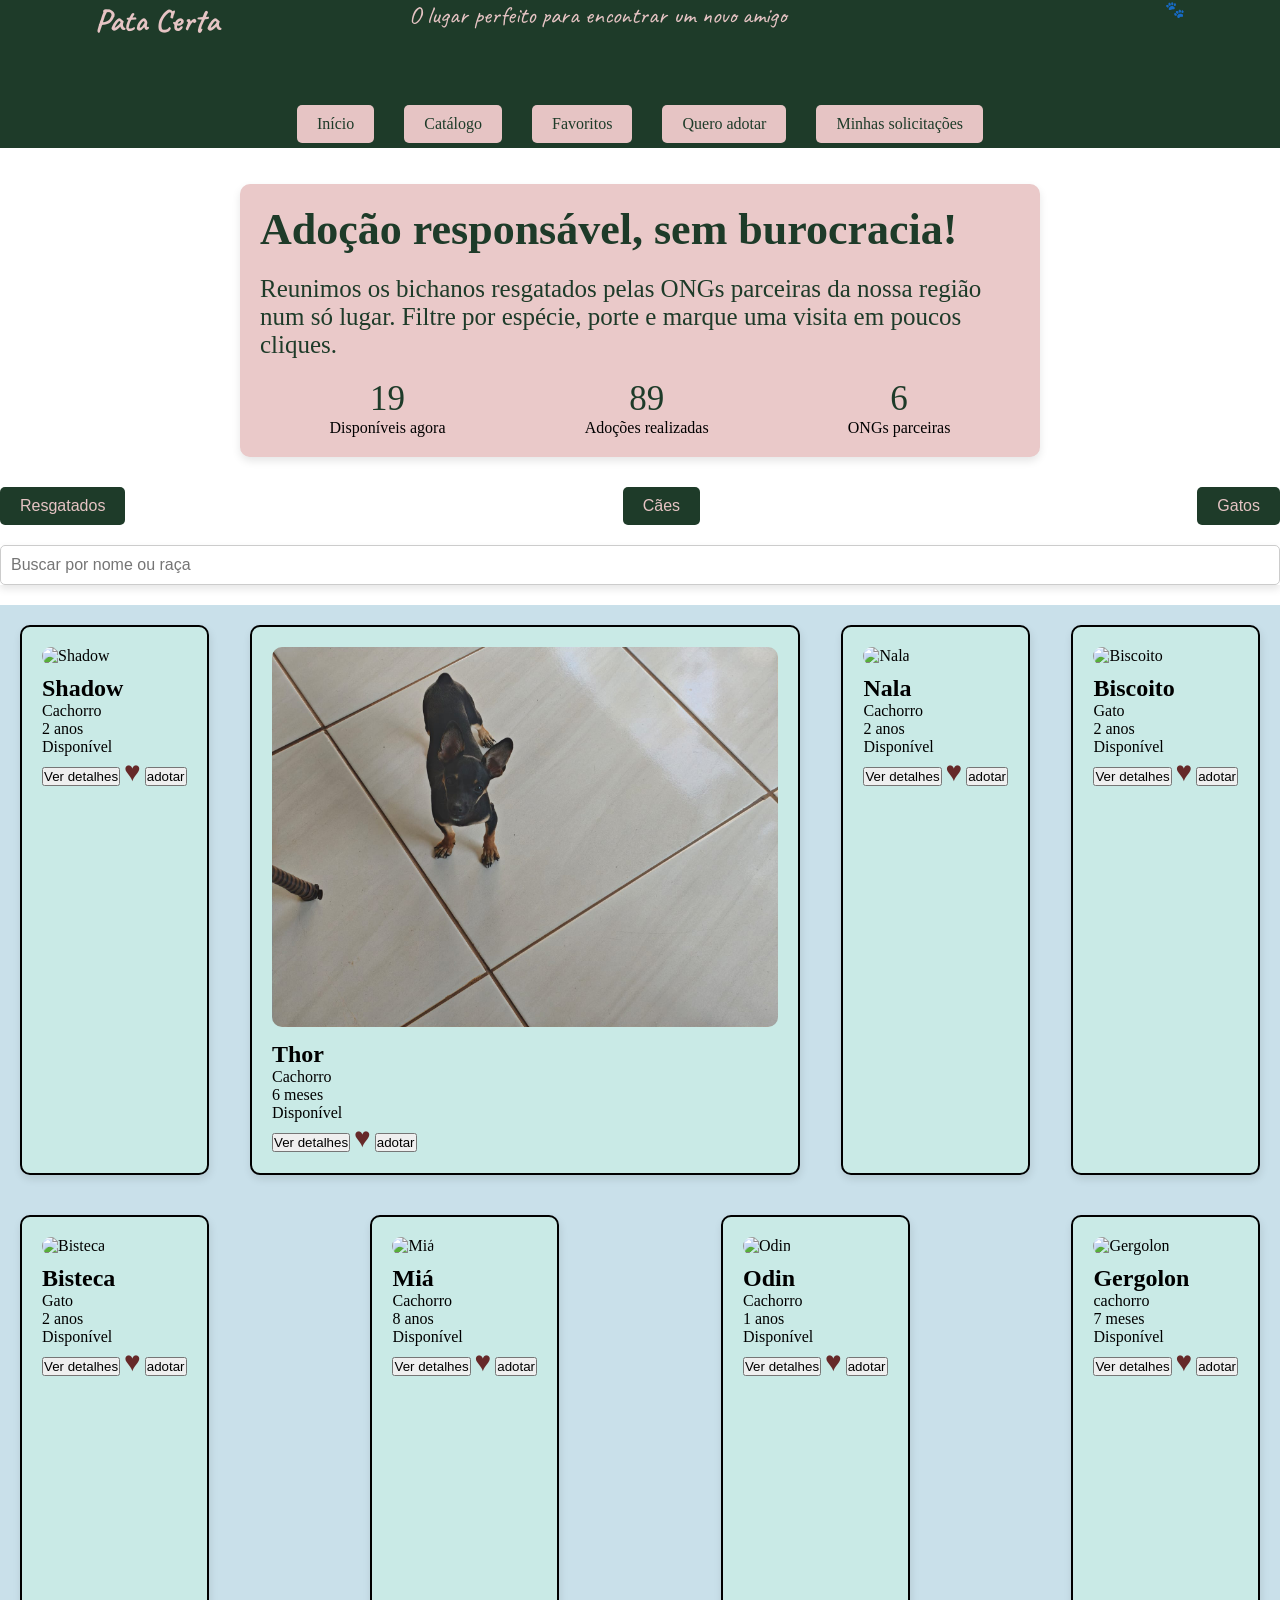
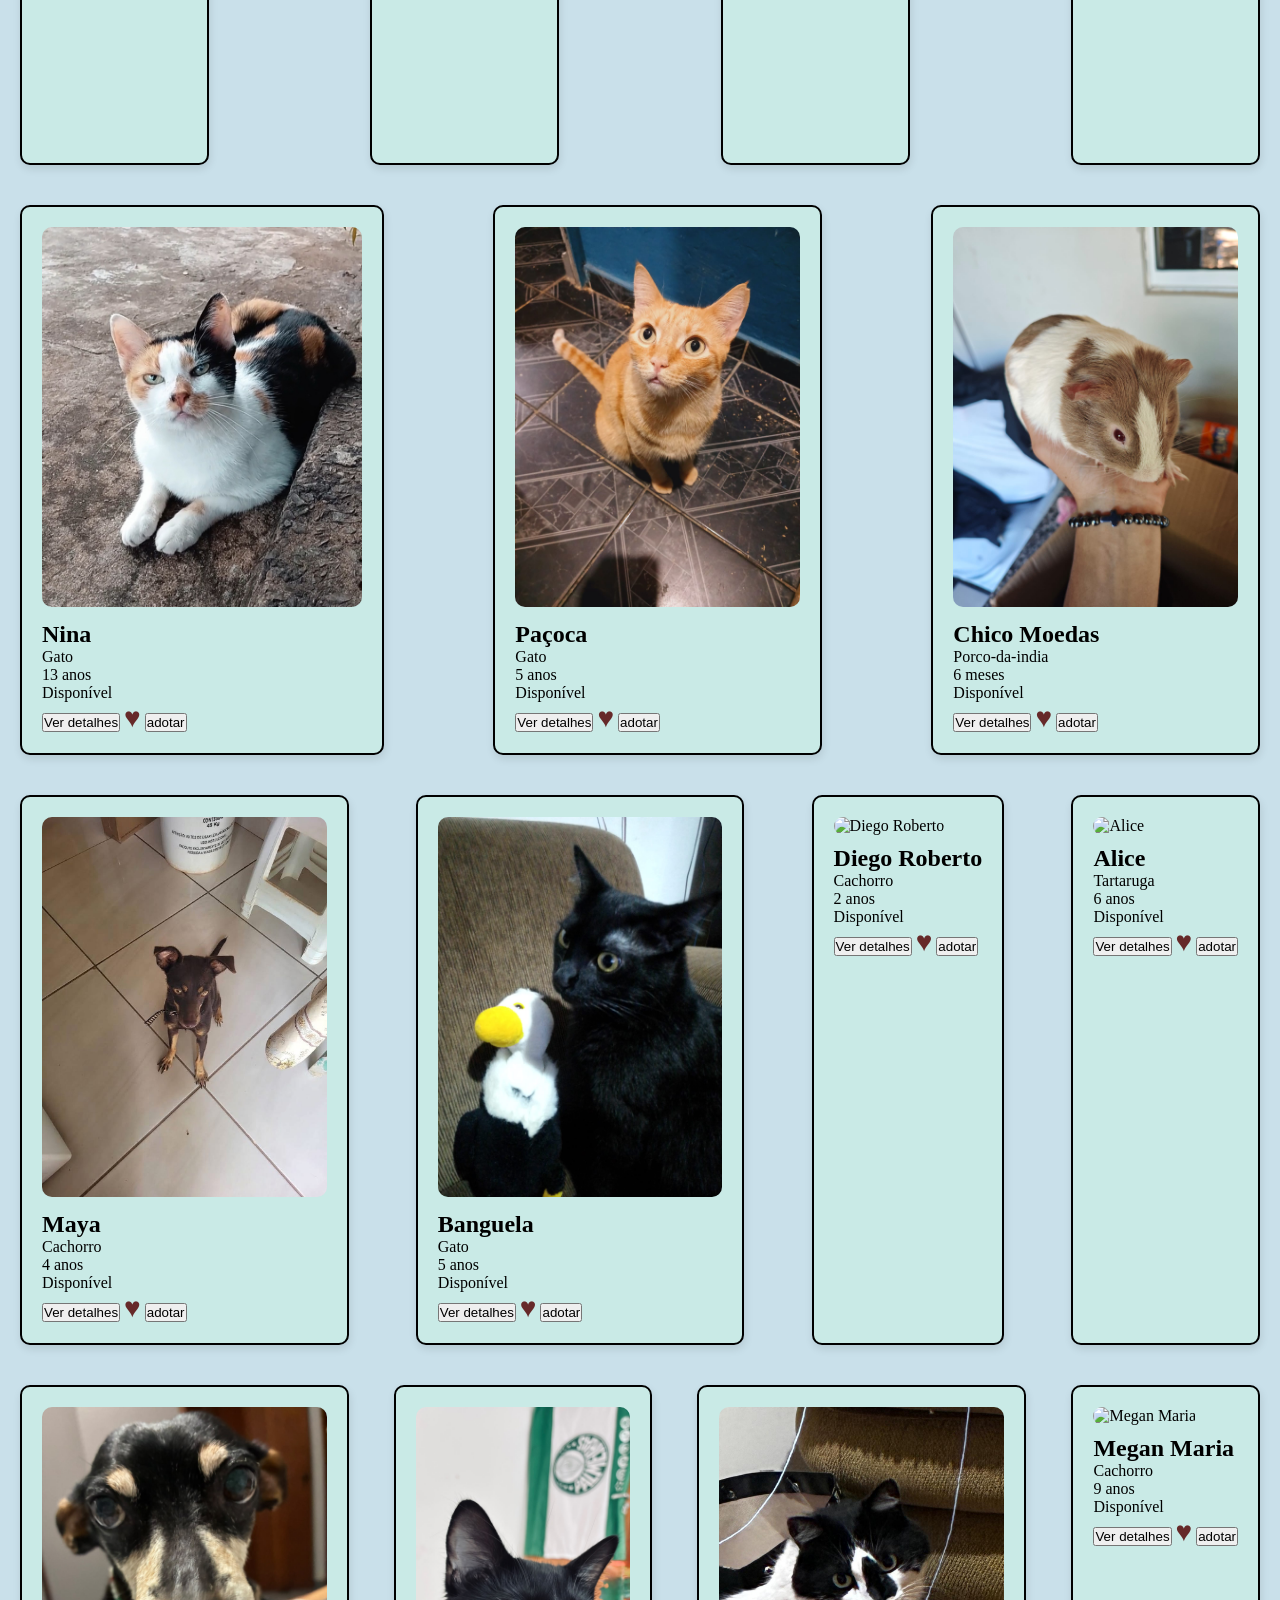
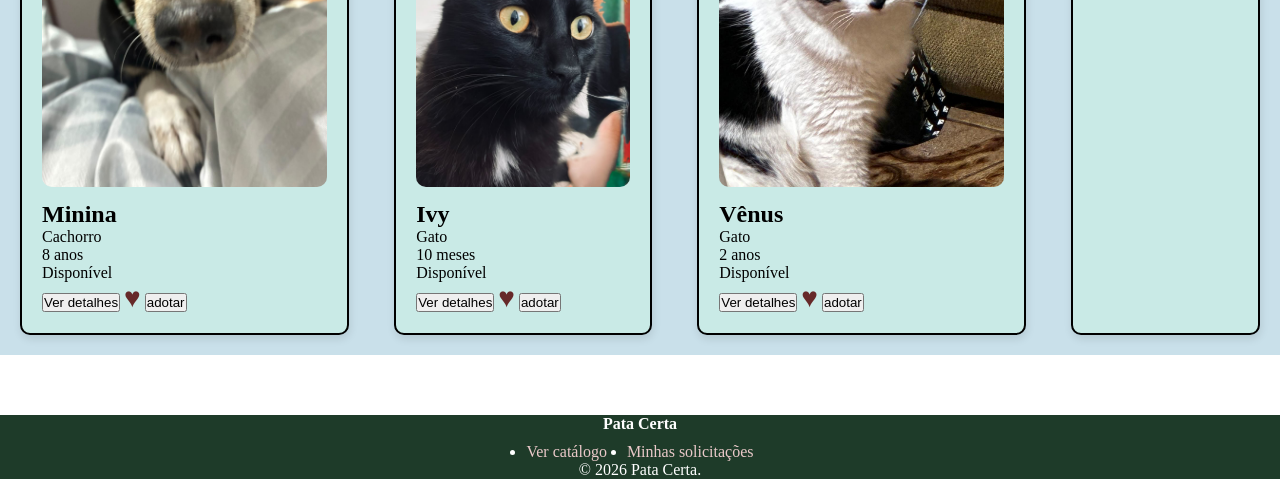
==== catalogo.html @ 0d7ffdf6 "Merge branch 'main' of https://github.com/MillerMagnus/PataCerta-pi" ====
<!DOCTYPE html>
<html lang="en">
<head>
    <link rel="stylesheet" href="style.css">
    <link rel="preconnect" href="https://fonts.googleapis.com">
    <link rel="preconnect" href="https://fonts.gstatic.com" crossorigin>
    <link href="https://fonts.googleapis.com/css2?family=Caveat:wght@400..700&display=swap" rel="stylesheet">
    <link href="https://fonts.googleapis.com/css2?family=Caveat:wght@400..700&family=Mogra&display=swap" rel="stylesheet">

    <script src="script.js" defer></script>
    <meta charset="UTF-8">
    <meta name="viewport" content="width=device-width, initial-scale=1.0">
    <title>Pata Certa</title>
</head>

<body>
    <header class="catalogoHeader">
    <h1 class="caveat-700">Pata Certa</h1>
    <h2 class="caveat-400">O lugar perfeito para encontrar um novo amigo</h2> 
        <div class="limite"></div>
        <a href="home.html" class="marca">
        <span class="marca-pata" aria-hidden="true">🐾</span></a>
        </div>
    </header>

<main>

        <nav class="navPrincipal">
    <a href="home.html">Início</a>
    <a href="catalogo.html">Catálogo</a>
    <a href="favoritos.html">Favoritos</a>
    <a href="adotar.html">Quero adotar</a>
    <a href="solicitacoes.html">Minhas solicitações</a>
        </nav>
    </header>
    <br><br>

    <section class="introCatalogo">
        <div class="caixaSlogan">
            <h1 class="slogan">Adoção responsável, sem burocracia!</h1>
            <p class="slogan">Reunimos os bichanos resgatados pelas ONGs parceiras da nossa região num só lugar. Filtre por espécie, porte e marque uma visita em poucos cliques.</p>
            <div class="barrastatus">
                <div class="status2">
                    <div class="num" id="contAnimais"></div>
                    <div class="label">Disponíveis agora</div>
            </div>
            <div class="status2">
                <div class="num">89</div>
                <div class="label">Adoções realizadas</div>
            </div>
            <div class="status2">
                <div class="num">6</div>
                <div class="label">ONGs parceiras</div>
            </div>
            </div>
        </div>
    </section>

        <div class="filter-bar" id="catalogo">
            <button class="filtro" data-species="all" aria-pressed="true">Resgatados</button>
            <button class="filtro" data-species="dog" aria-pressed="false">Cães</button>
            <button class="filtro" data-species="cat" aria-pressed="false">Gatos</button>
        </div>

        <div class="pesquisar">
            <input type="search" id="pesquisar" placeholder="Buscar por nome ou raça">
        </div>
        <section class="sectionpets">
            <article class="cardpet" id="cardpet">
            </article>
        </section>
</main>
<footer class="rodape">
    <div class="limite">
        <div class="pilha">
        <strong>Pata Certa</strong>
        </div>
        <nav aria-label="Links do rodapé">
            <ul class="pilha">
            <li><a href="catalogo.html" style="color: #eac9c9;">Ver catálogo</a></li>
            <br>
            <li><a href="solicitacoes.html" style="color: #eac9c9;">Minhas solicitações</a></li>
            </ul>
        </nav>
        <p style="color: #ffff;">&copy; 2026 Pata Certa.</p>
    </div>
</footer>
</body>
---- style.css ----
/* CONFIGURAÇÕES GERAIS */

* {
    margin: 0;
    padding: 0;
    box-sizing: border-box;
    text-decoration: none;
}

/* CONFIGURAÇÕES GERAIS */

* {
    margin: 0;
    padding: 0;
    box-sizing: border-box;
    text-decoration: none;
}

/*----------------------------------------------------------------*/
/* HOME, header, nav y footer */

header.homeHeader {
    background-color: #1e3b29;
    font-family: 20px, Arial, sans-serif;
    color: #ffffff;
    height: 100px;
    display: flex;
    align-items: center;
    justify-content: space-around;
    font-size: 20px;
}

nav.homeNav {
    background-color: #1e3b29;
    font-family: 20px, Arial, sans-serif;
    color: #ffffff;
    height: 50px;
    display: flex;
    align-items: center;
    justify-content: center;
}

article.home-article {
    background-color: #e6c4c4;
    padding: 40px 20px;
    text-align: center;
    border-radius: 100px 1px 100px 1px;
}

.h1-section {
    font-size: 36px;
    color: #1e3b29;
    background-color: #e6c4c4;
    margin-bottom: 20px;
}

.h2-subtitle {
    font-size: 35px;
    color: #1e3b29;
    margin-bottom: 20px;
}

h3 {
    font-size: 28px;
    color: #1e3b29;
    margin-bottom: 20px;
}

.como-funciona__numero {
    font-size: 24px;
    color: #1e3b29;
    margin-bottom: 10px;
}

.como-funciona__passo1 {
    background-color: #e6c4c4;
    padding: 20px;
    border-radius: 10px 100px 100px 10px;
    box-shadow: 0 4px 8px rgba(0, 0, 0, 0.1);
    max-width: 800px;
    margin-bottom: 40px;
}

.como-funciona__passo2 {
    background-color: #e6c4c4;
    padding: 20px;
    border-radius: 10px 100px 100px 10px;
    box-shadow: 0 4px 8px rgba(0, 0, 0, 0.1);
    max-width: 800px;
    margin-bottom: 40px;
}

.como-funciona__passo3 {
    background-color: #e6c4c4;
    padding: 20px;
    border-radius: 10px 100px 100px 10px;
    box-shadow: 0 4px 8px rgba(0, 0, 0, 0.1);
    max-width: 800px;
    margin-bottom: 40px;
}

.butaolink {
    background-color: #e6c4c4;
    color: #ffffff;
    border: none;
    padding: 10px 20px;
    border-radius: 5px;
    cursor: pointer;
    font-size: 16px;
    margin: 0 5px;
}

.butaolink a {
    color: #1e3b29;
    text-decoration: none;
}

.caveat-400 {
    font-family: "Caveat", cursive;
    font-optical-sizing: auto;
    font-weight: 400;
    font-style: normal;
}

.caveat-700 {
    font-family: "Caveat", cursive;
    font-optical-sizing: auto;
    font-weight: 700;
    font-style: normal;
}

.rodape{
    background-color:#1e3b29;
    margin-top: 60px;
    justify-content: center;
    align-items: center;
    text-align: center;
}

nav{
    display: flex;
    justify-content: center;
    align-items: center;
    gap: 10px;
}

.pilha {
    color: #ffffff;
    display: flex;
    justify-content: center;
    align-items: center;
    gap: 10px;
    margin-top: 10px;
    text-align: center;
}

.texto-suave {
    font-size: 18px;
    color: #1e3b29;
    text-align: left;
    margin-bottom: 20px;
}

/* divs y containers do home */

.home-section {
    display: flex;
    justify-content: center;
    align-items: center;
    flex-direction: column;
    text-align: center;
    padding: 40px 20px;
}
.home-article {
    background-color: #cdc9ea;
    padding: 20px;
    border-radius: 10px;
    box-shadow: 0 4px 8px rgba(0, 0, 0, 0.1);
    max-width: 800px;
    margin-bottom: 40px;
}
.h1-article {
    font-size: 36px;
    color: #1e3b29;
    margin-bottom: 20px;
}
.p-article {
    font-size: 20px;
    color: #1e3b29;
    margin-bottom: 20px;
}

.botao-primario {
    background-color: #1e3b29;
    color: #e6c4c4;
    border: none;
    padding: 10px 20px;
    border-radius: 50px;
    cursor: pointer;
    font-size: 16px;
    margin-top: 10px;
    
}


/*cores do rodape alteradas pelo HTML*/

/*----------------------------------------------------------------*/
/* CATALOGO */

header.catalogoHeader {
    background-color: #1e3b29;
    color: #e6c4c4;
    height: 100px;
    display: flex;
    align-items: stretch;
    justify-content: space-around;
}

nav.navPrincipal {
    background-color: #1e3b29;
    color: #e6c4c4;
    text-align: center;
    display: flex;
    align-items: center;
    gap: 20px;
}

nav.navPrincipal a {
    background-color: #e6c4c4;
    color: #1e3b29;
    border: none;
    padding: 10px 20px;
    border-radius: 5px;
    cursor: pointer;
    font-size: 16px;
    margin: 5px;
}

nav.navPrincipal a:hover {
    text-decoration: underline;
}

div.caixaSlogan {
    background-color: #eac9c9;
    padding: 20px;
    border-radius: 10px;
    box-shadow: 0 4px 8px rgba(0, 0, 0, 0.1);
    max-width: 800px;
    margin: 0 auto;
}

h1.slogan {
    font-size: 44px;
    color: #1e3b29;
    text-align: left;
    margin-bottom: 20px;
}
p.slogan {
    font-size: 25px;
    color: #1e3b29;
    text-align: left;
    margin-bottom: 20px;
}

div.barrastatus {
    display: flex;
    justify-content: space-around;
    margin-top: 20px;
}

div.num{
    font-size: 35px;
    color: #1e3b29;
    text-align: center;
}

div.filter-bar {
    display: flex;
    justify-content: space-between;
    align-items: center;
    margin-bottom: 20px;
    margin-top: 30px;
}

button.filtro{
    background-color: #1e3b29;
    color: #e6c4c4;
    border: none;
    padding: 10px 20px;
    border-radius: 5px;
    cursor: pointer;
    font-size: 16px;
}

div.pesquisar {
    display: flex;
    justify-content: center;
    margin-bottom: 20px;
    box-shadow: 0 4px 8px rgba(0, 0, 0, 0.1);
}

input#pesquisar {
    width: 100%;
    padding: 10px;
    border: 1px solid #ccc;
    border-radius: 5px;
    font-size: 16px;
}

/* caixapet na verdade é o card individual */
article.caixapet {
    background-color: #c9eae6;
    border: 2px solid #000000;
    border-radius: 10px;
    padding: 20px;
    margin: 20px;
    box-shadow: 1px 4px 8px rgba(0, 0, 0, 0.1);
    width: fit-content;   
    height: 550px;
}

/* cardpet na verdade é o container */
.cardpet {
    display: flex;
    flex-direction: row;
    flex-wrap: wrap;
    justify-content: space-between;
    width: 100%;
    background-color: #c9e0ea;
}

.sectionpets {
    display: flex;
    flex-wrap: wrap;
    justify-content: space-around;
    margin-top: 20px;
    flex-direction: column;
}

.caixapet img {
    width: auto;
    height: 75%;
    border-radius: 10px;
    margin-bottom: 10px;
}

.favoritar input {
display: none;
}

.favoritar .star {
font-size: 28px;
color: #662929;
cursor: pointer;    
user-select: none;
transition: color 0.2s ease, transform 0.2s ease;
}

.favoritar input:checked + .star {
color: red;
transform: scale(1.15);
}

.checkmark {
    position: absolute;
    top: 0;
    left: 0;
    height: 34px;
    width: 34px;
    background-color: #ccc;
    border-radius: 34px;
    
}


/*----------------------------------------------------------------*/
/* PERFILPET */

.mainperfilpet {
    display: flex;
    flex-direction: column;
    align-items: center;
    padding: 20px;
}   

section.sectionpets {
    display: flex;
    flex-wrap: wrap;
    gap: 20px;
    justify-content: center;
    margin-top: 20px;
}
.perfilpet {
    display: flex;
    flex-wrap: wrap;
    gap: 20px;
    justify-content: center;
    margin-top: 20px;
}


/*----------------------------------------------------------------*/
/* FAVORITOS */





/*----------------------------------------------------------------*/
/* FORMULÁRIO */


form.formulario {
    display: flex;
    flex-direction: column;
    gap: 15px;
    background-color: #E6C4C4;
    padding: 40px;
    border-radius: 10px;
    box-shadow: 0 4px 8px rgba(0, 0, 0, 0.1);
    max-width: 800px;
    margin: 40px auto;
}

form.formulario h1 {
    font-size: 36px;
    color: #1e3b29;
    text-align: center;
    margin-bottom: 20px;
}

form.formulario label {
    font-size: 18px;
    color: #1e3b29;
    font-weight: 600;
}

form.formulario input,
form.formulario select {
    padding: 10px;
    border: 1px solid #ccc;
    border-radius: 5px;
    font-size: 16px;
    width: 100%;
}

form.formulario input[type="checkbox"] {
    width: auto;
    align-self: flex-start;
}

form.formulario button {
    background-color: #1e3b29;
    color: #e6c4c4;
    border: none;
    padding: 10px 20px;
    border-radius: 5px;
    cursor: pointer;
    font-size: 16px;
    margin-top: 10px;
    align-self: center;
}

<<<<<<< HEAD

/*----------------------------------------------------------------*/
/* --- */
=======
/*---------------- solicitações------------------------------------------------*/

/* --- */
.solicitacoes {
     display: flex;
    flex-direction: row;
    flex-wrap: wrap;
    justify-content: space-between;
    width: 100%;
 
}
.card-animal {
    display: flex;
    flex-direction: column;
    justify-content: center;
    padding: 10px;
}
.card-animal img {
    display: flex;
    justify-content: center;
    width: 350px;
    height: 300px;
}
.solis {
    display: flex;
    flex-direction: row;
    justify-content: space-between;
}

card-solicitacao {
    display: flex;
    flex-direction: column;
    justify-content: center;
    width: 100%;
}
  
>>>>>>> 130474dc208cd0636c905ccfd6d97901dc4faf99
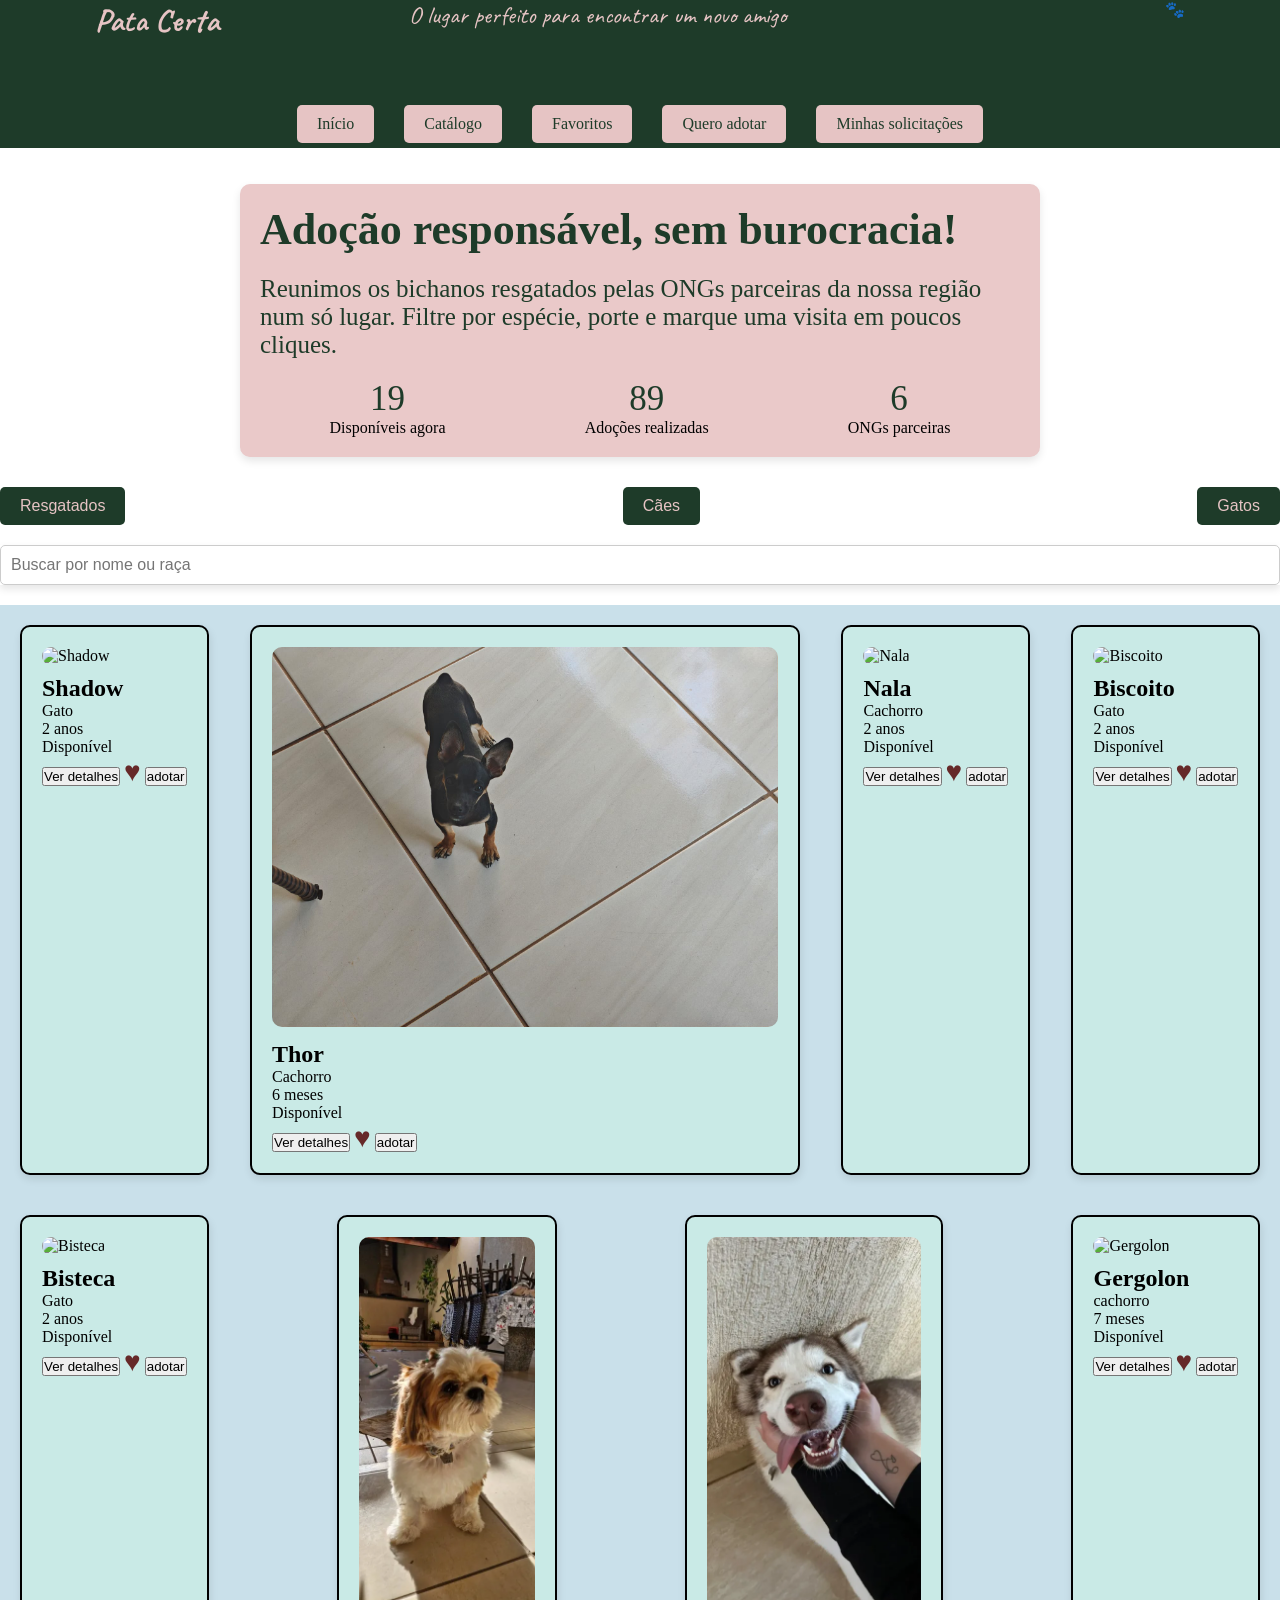
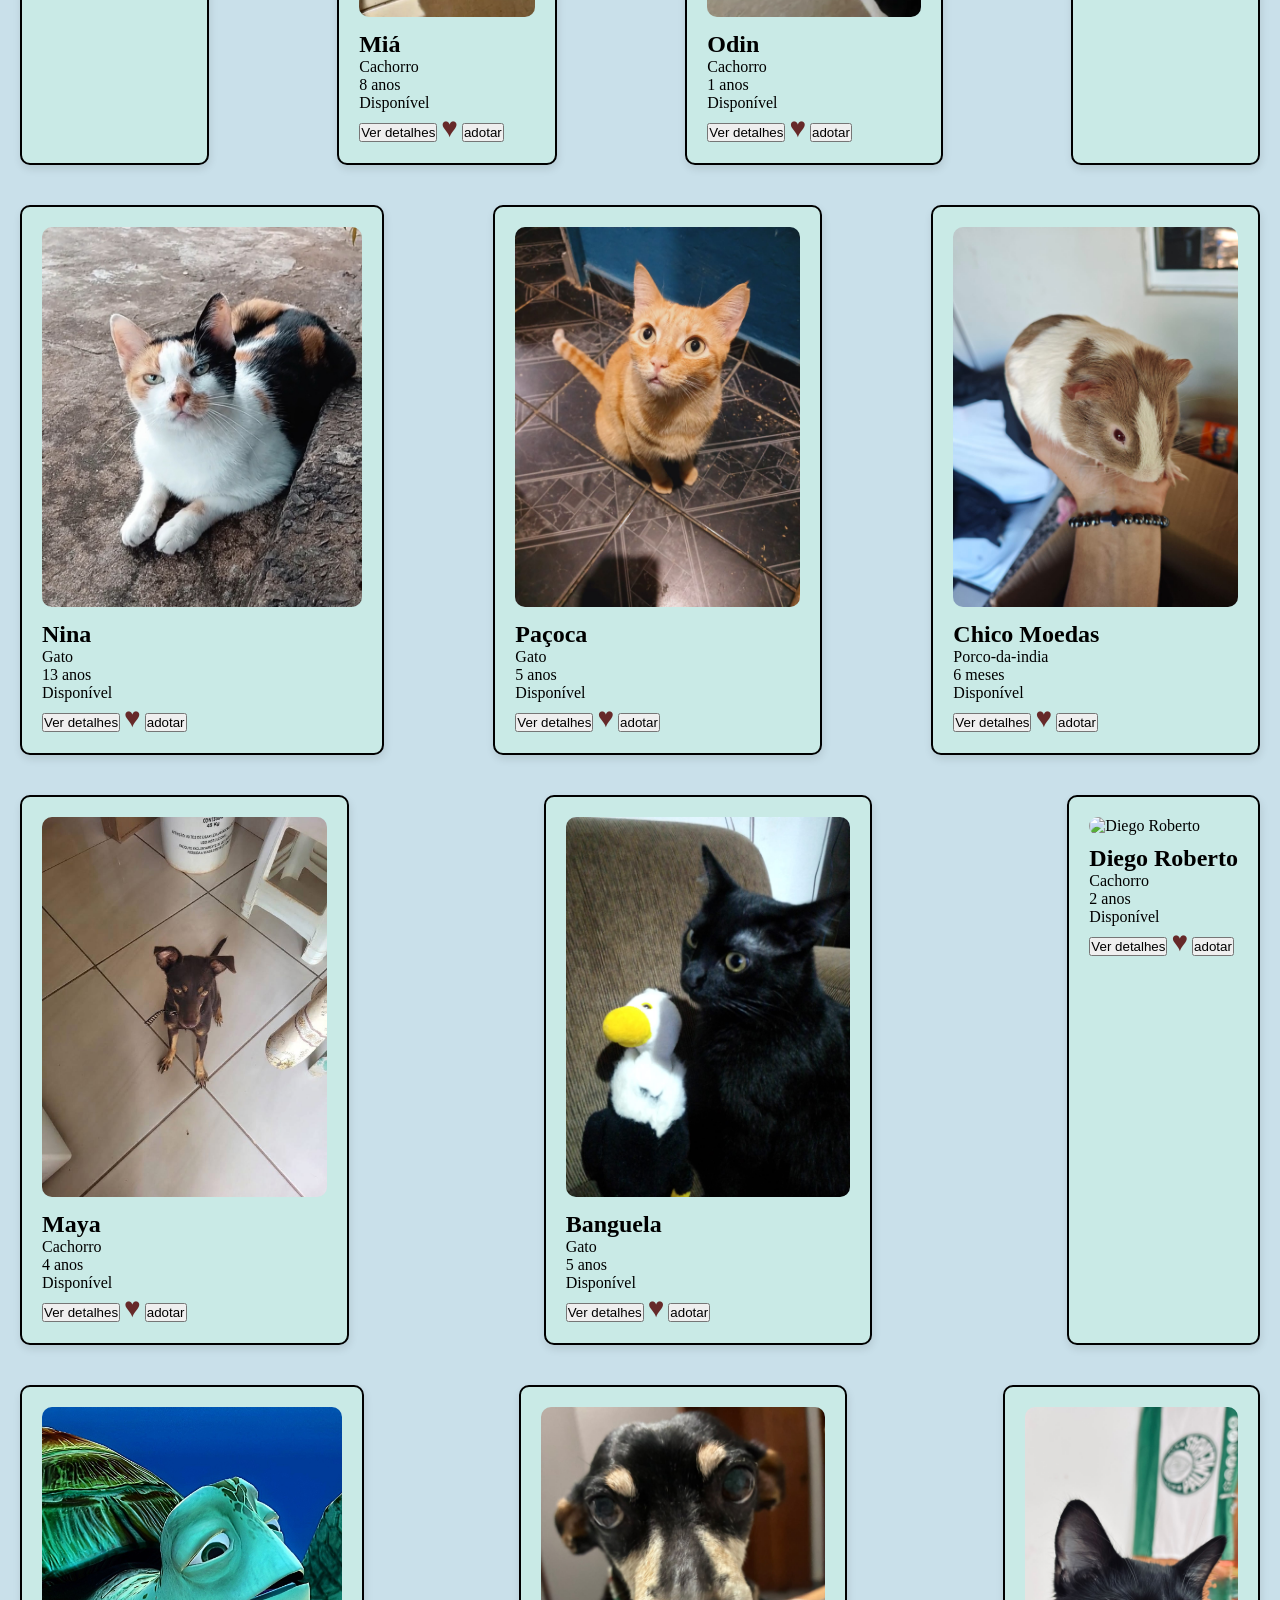
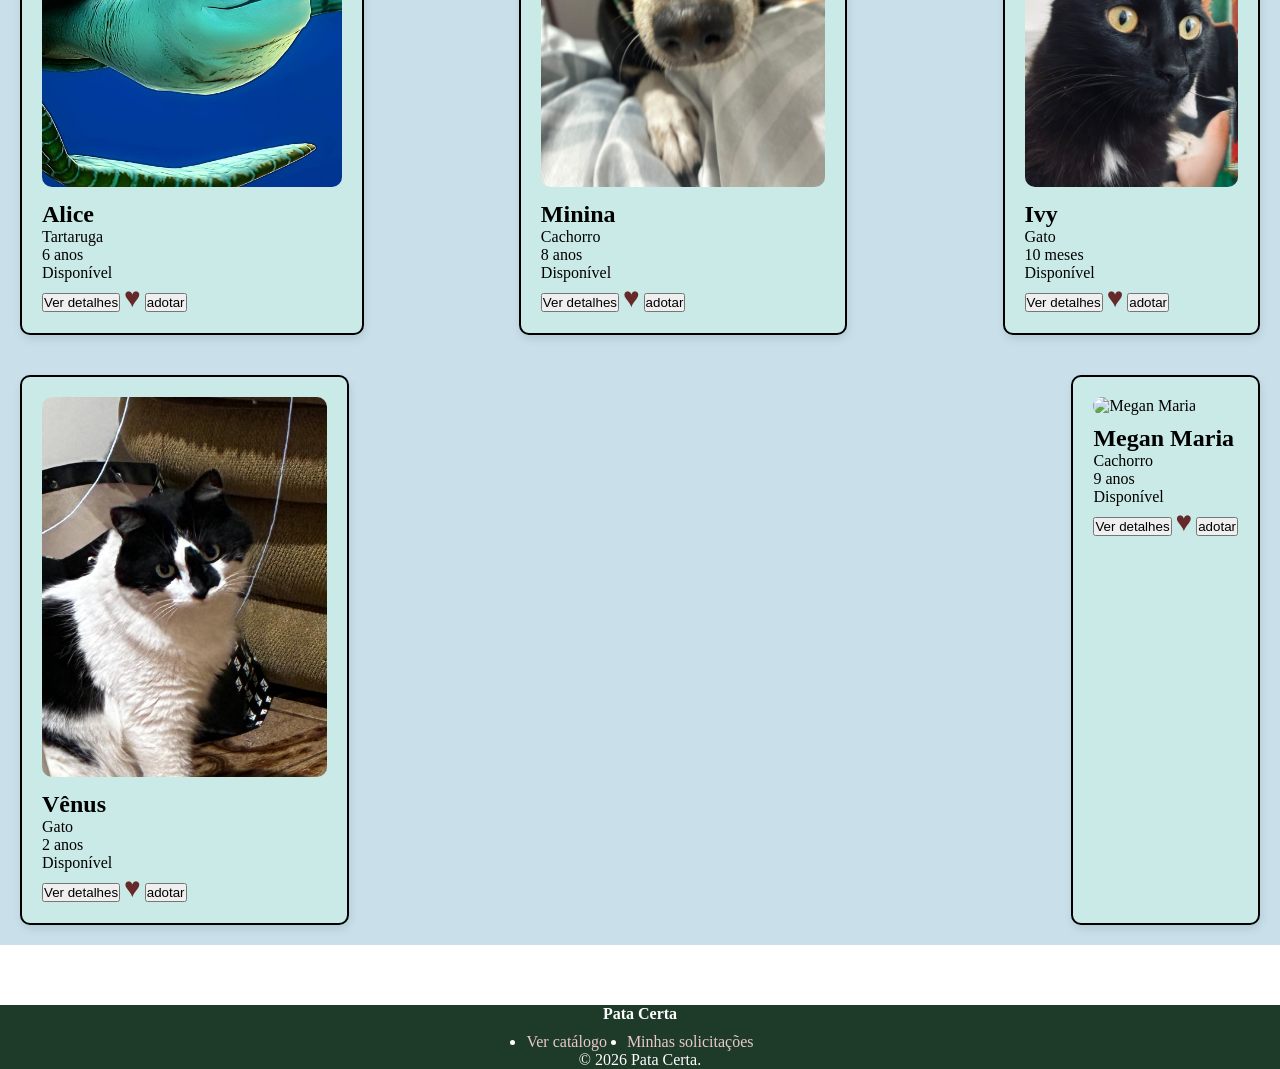
==== commit 3a9c89e2: "começo do filtro" ====
--- a/catalogo.html
+++ b/catalogo.html
@@ -58,8 +58,8 @@
 
         <div class="filter-bar" id="catalogo">
             <button class="filtro" data-species="all" aria-pressed="true">Resgatados</button>
-            <button class="filtro" data-species="dog" aria-pressed="false">Cães</button>
-            <button class="filtro" data-species="cat" aria-pressed="false">Gatos</button>
+            <button class="filtro" id ="cães" data-species="dog" aria-pressed="false">Cães</button>
+            <button class="filtro" id ="gatos" data-species="cat" aria-pressed="false">Gatos</button>
         </div>
 
         <div class="pesquisar">
--- a/style.css
+++ b/style.css
@@ -411,96 +411,132 @@
 /* FORMULÁRIO */
 
 
+/*----------------------------------------------------------------*/
+/* FORMULÁRIO */
+
+
 form.formulario {
     display: flex;
     flex-direction: column;
-    gap: 15px;
-    background-color: #E6C4C4;
-    padding: 40px;
-    border-radius: 10px;
-    box-shadow: 0 4px 8px rgba(0, 0, 0, 0.1);
-    max-width: 800px;
-    margin: 40px auto;
+    gap: 12px;
+    background-color: #cdc9ea;
+    padding: 28px 32px;
+    border-radius: 14px;
+    box-shadow: 0 6px 16px rgba(0, 0, 0, 0.12);
+    max-width: 560px;
+    margin: 32px auto;
 }
 
 form.formulario h1 {
-    font-size: 36px;
-    color: #1e3b29;
-    text-align: center;
-    margin-bottom: 20px;
+    font-size: 26px;
+    color: #1e3b29;
+    text-align: center;
+    margin-bottom: 12px;
 }
 
 form.formulario label {
-    font-size: 18px;
+    font-size: 14px;
     color: #1e3b29;
     font-weight: 600;
+    margin-top: 4px;
 }
 
 form.formulario input,
 form.formulario select {
-    padding: 10px;
-    border: 1px solid #ccc;
-    border-radius: 5px;
-    font-size: 16px;
+    padding: 8px 10px;
+    border: 1px solid #b7b0e0;
+    border-radius: 6px;
+    font-size: 14px;
     width: 100%;
+    background-color: #fff;
+    transition: border-color 0.2s, box-shadow 0.2s;
+}
+
+form.formulario input:focus,
+form.formulario select:focus {
+    outline: none;
+    border-color: #1e3b29;
+    box-shadow: 0 0 0 2px rgba(30, 59, 41, 0.15);
+}
+
+form.formulario select:required:invalid,
+form.formulario input:required:invalid:not(:placeholder-shown) {
+    border-color: #c96a6a;
 }
 
 form.formulario input[type="checkbox"] {
     width: auto;
     align-self: flex-start;
+    margin-top: 4px;
 }
 
 form.formulario button {
     background-color: #1e3b29;
     color: #e6c4c4;
     border: none;
-    padding: 10px 20px;
-    border-radius: 5px;
+    padding: 10px 18px;
+    border-radius: 6px;
     cursor: pointer;
-    font-size: 16px;
-    margin-top: 10px;
+    font-size: 15px;
+    font-weight: 600;
+    margin-top: 12px;
     align-self: center;
-}
-
-<<<<<<< HEAD
-
-/*----------------------------------------------------------------*/
-/* --- */
-=======
+    transition: opacity 0.2s;
+}
+
+form.formulario button:hover {
+    opacity: 0.85;
+}
+
+
 /*---------------- solicitações------------------------------------------------*/
 
 /* --- */
 .solicitacoes {
-     display: flex;
+    display: flex;
     flex-direction: row;
     flex-wrap: wrap;
     justify-content: space-between;
     width: 100%;
- 
+    
+
 }
 .card-animal {
     display: flex;
-    flex-direction: column;
-    justify-content: center;
-    padding: 10px;
+    flex-direction: row;
+    justify-content: center;
+    padding: 14px;
+    border: 1px solid #000000;
+    margin: 10px;
+    background-color: #c9eae6;
+    width:fit-content;
+    height: 600px;
 }
 .card-animal img {
     display: flex;
     justify-content: center;
-    width: 350px;
-    height: 300px;
+    width: auto;
+    height: 75%;
+    border-radius: 10px;
+    margin: 10px;
 }
 .solis {
     display: flex;
     flex-direction: row;
     justify-content: space-between;
-}
-
-card-solicitacao {
-    display: flex;
-    flex-direction: column;
-    justify-content: center;
+    background-color: #272be6;
+    flex-wrap: wrap;
     width: 100%;
-}
-  
->>>>>>> 130474dc208cd0636c905ccfd6d97901dc4faf99
+    padding: 10px;
+}
+
+.card-solicitacao {
+    display: flex;
+    flex-direction: row;
+    flex-wrap: wrap;
+    justify-content: space-between;
+    width: 100%;
+    background-color: #944545;
+    padding: 10px;
+}
+
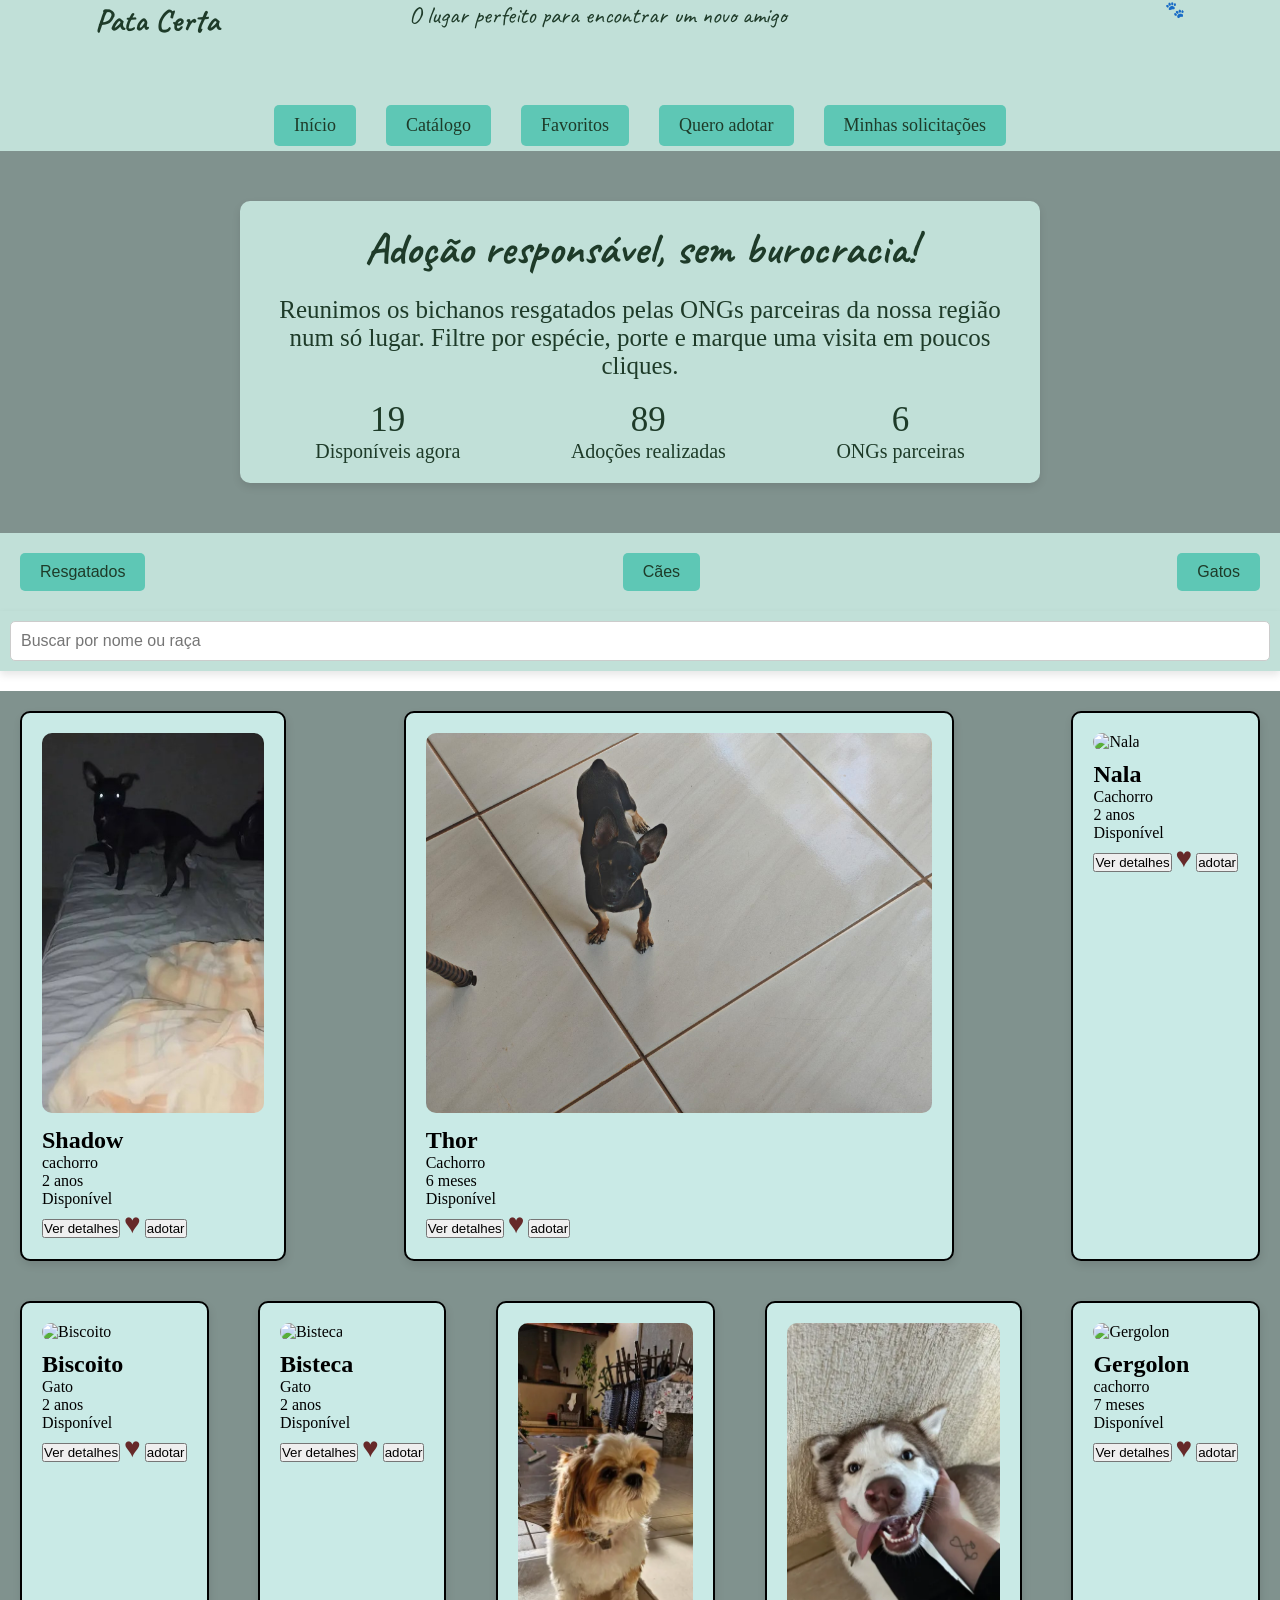
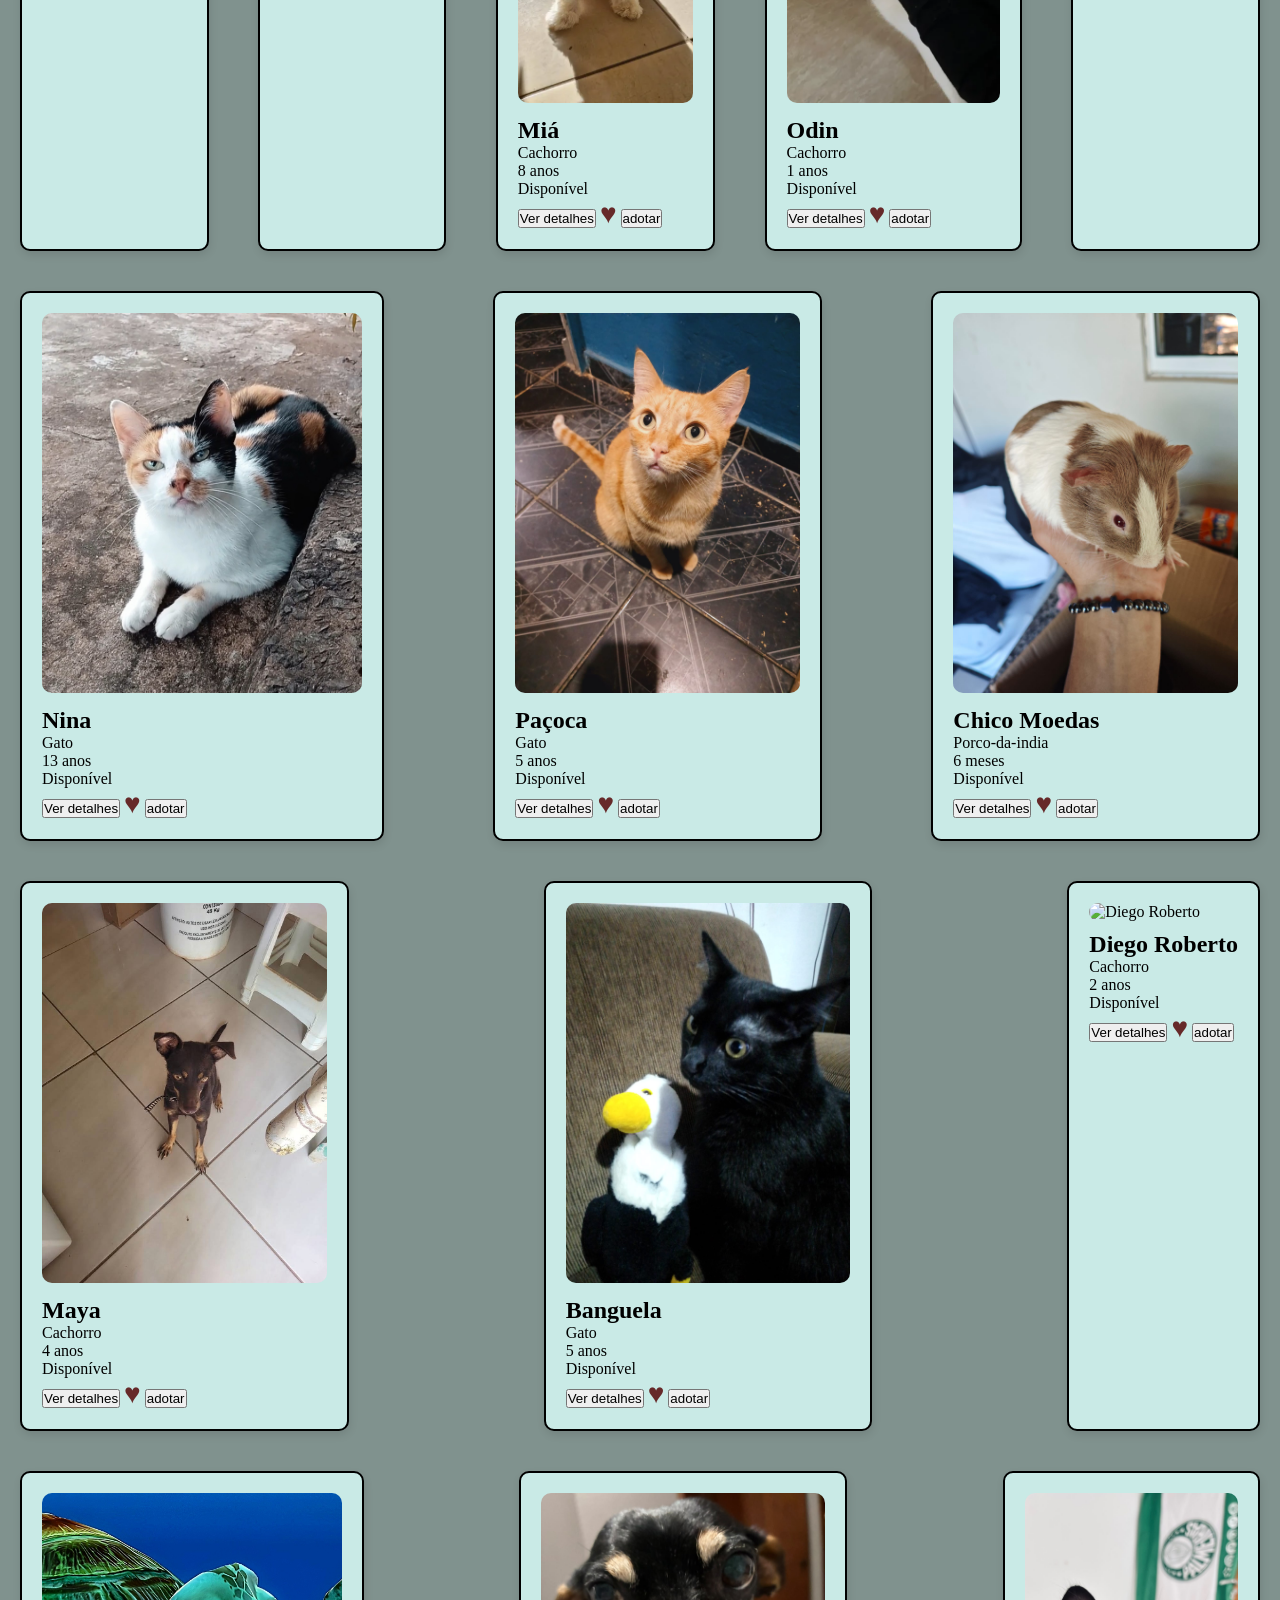
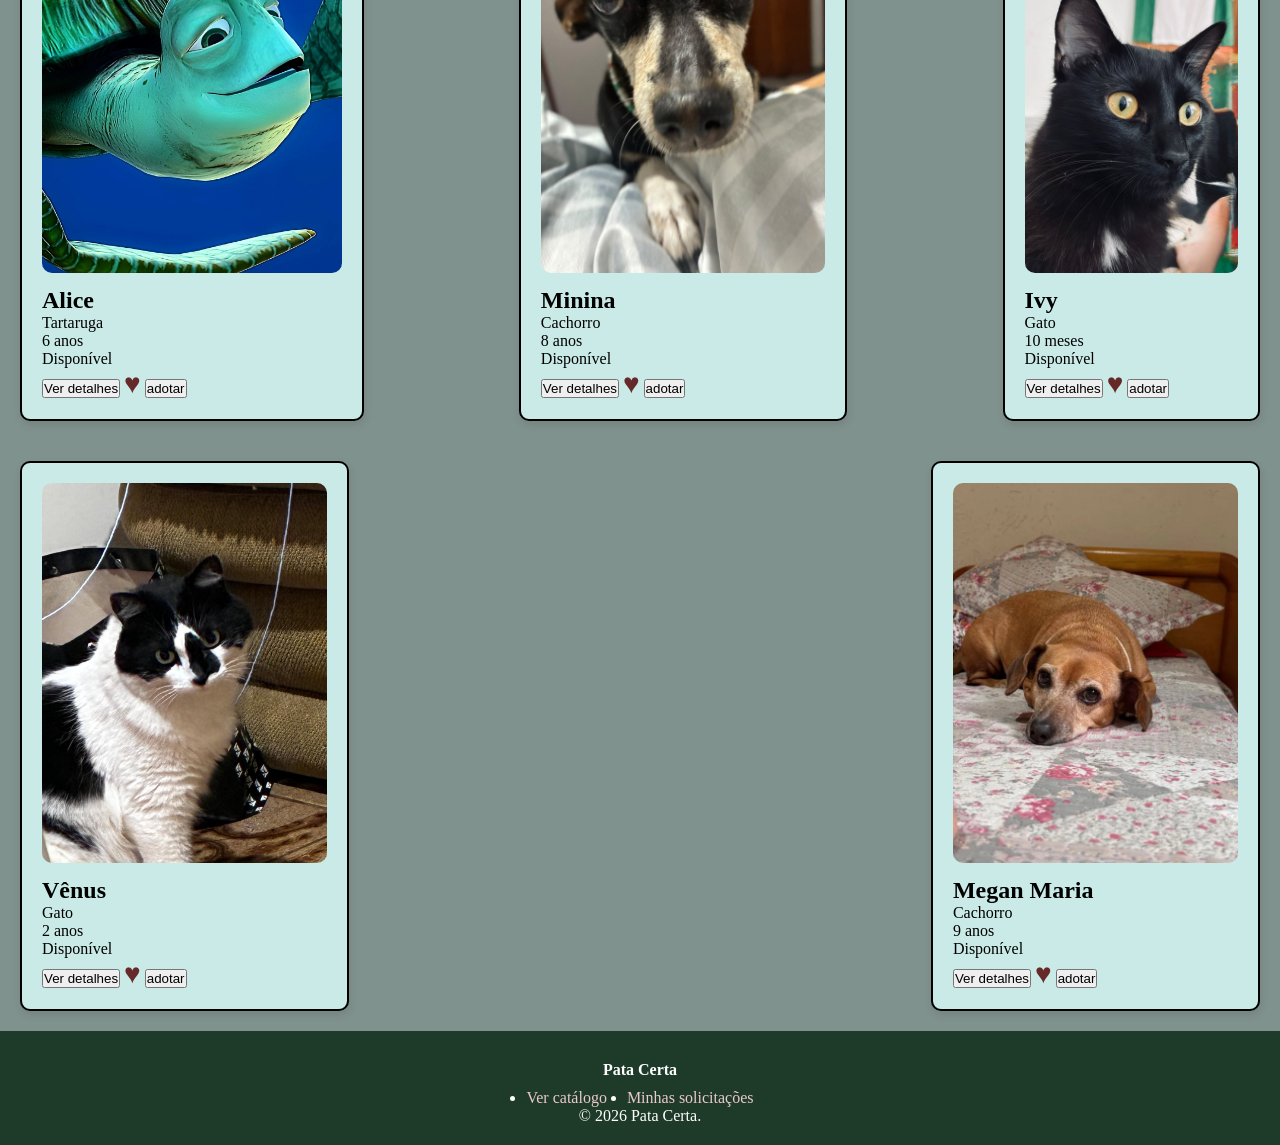
==== commit f6ba5bbb: "catalogo att" ====
--- a/catalogo.html
+++ b/catalogo.html
@@ -33,7 +33,6 @@
     <a href="solicitacoes.html">Minhas solicitações</a>
         </nav>
     </header>
-    <br><br>
 
     <section class="introCatalogo">
         <div class="caixaSlogan">
--- a/style.css
+++ b/style.css
@@ -131,10 +131,10 @@
 
 .rodape{
     background-color:#1e3b29;
-    margin-top: 60px;
-    justify-content: center;
-    align-items: center;
-    text-align: center;
+    justify-content: center;
+    align-items: center;
+    text-align: center;
+    padding: 20px;
 }
 
 nav{
@@ -177,7 +177,6 @@
     border-radius: 10px;
     box-shadow: 0 4px 8px rgba(0, 0, 0, 0.1);
     max-width: 800px;
-    margin-bottom: 40px;
 }
 .h1-article {
     font-size: 36px;
@@ -209,8 +208,8 @@
 /* CATALOGO */
 
 header.catalogoHeader {
-    background-color: #1e3b29;
-    color: #e6c4c4;
+    background-color: #c1e0d8;
+    color: #1e3b29;
     height: 100px;
     display: flex;
     align-items: stretch;
@@ -218,7 +217,7 @@
 }
 
 nav.navPrincipal {
-    background-color: #1e3b29;
+    background-color: #c1e0d8;
     color: #e6c4c4;
     text-align: center;
     display: flex;
@@ -227,77 +226,89 @@
 }
 
 nav.navPrincipal a {
-    background-color: #e6c4c4;
+    background-color: #5ec7b5;
+    color: #1e3b29;
+    border: none;
+    padding: 10px 20px;
+    border-radius: 5px;
+    cursor: pointer;
+    font-size: 18px;
+    margin: 5px;
+}
+
+nav.navPrincipal a:hover {
+    text-decoration: underline;
+}
+
+div.caixaSlogan {
+    background-color: #c1e0d8;
+    padding: 20px;
+    border-radius: 10px;
+    box-shadow: 0 4px 8px rgba(0, 0, 0, 0.1);
+    max-width: 800px;
+    margin: 30px auto;
+}
+
+.introCatalogo {
+    font-size: 20px;
+    color: #1e3b29;
+    text-align: center;
+    background-color: #80928e;
+    padding: 20px;
+}
+
+h1.slogan {
+    font-size: 44px;
+    color: #1e3b29;
+    text-align: center;
+    margin-bottom: 20px;
+    font-size: 44px;
+    font-family: "Caveat", cursive;
+}
+p.slogan {
+    font-size: 25px;
+    color: #1e3b29;
+    text-align: center;
+    margin-bottom: 20px;
+}
+
+div.barrastatus {
+    display: flex;
+    justify-content: space-around;
+    margin-top: 20px;
+}
+
+div.num{
+    font-size: 35px;
+    color: #1e3b29;
+    text-align: center;
+}
+
+div.filter-bar {
+    display: flex;
+    justify-content: space-between;
+    align-items: center;
+    background-color: #c1e0d8;
+    padding: 20px;
+}
+
+
+button.filtro{
+    background-color: #5ec7b5;
     color: #1e3b29;
     border: none;
     padding: 10px 20px;
     border-radius: 5px;
     cursor: pointer;
     font-size: 16px;
-    margin: 5px;
-}
-
-nav.navPrincipal a:hover {
-    text-decoration: underline;
-}
-
-div.caixaSlogan {
-    background-color: #eac9c9;
-    padding: 20px;
-    border-radius: 10px;
+}
+
+div.pesquisar {
+    display: flex;
+    justify-content: center;
     box-shadow: 0 4px 8px rgba(0, 0, 0, 0.1);
-    max-width: 800px;
-    margin: 0 auto;
-}
-
-h1.slogan {
-    font-size: 44px;
-    color: #1e3b29;
-    text-align: left;
-    margin-bottom: 20px;
-}
-p.slogan {
-    font-size: 25px;
-    color: #1e3b29;
-    text-align: left;
-    margin-bottom: 20px;
-}
-
-div.barrastatus {
-    display: flex;
-    justify-content: space-around;
-    margin-top: 20px;
-}
-
-div.num{
-    font-size: 35px;
-    color: #1e3b29;
-    text-align: center;
-}
-
-div.filter-bar {
-    display: flex;
-    justify-content: space-between;
-    align-items: center;
-    margin-bottom: 20px;
-    margin-top: 30px;
-}
-
-button.filtro{
-    background-color: #1e3b29;
-    color: #e6c4c4;
-    border: none;
-    padding: 10px 20px;
-    border-radius: 5px;
-    cursor: pointer;
-    font-size: 16px;
-}
-
-div.pesquisar {
-    display: flex;
-    justify-content: center;
-    margin-bottom: 20px;
-    box-shadow: 0 4px 8px rgba(0, 0, 0, 0.1);
+    background-color: #c1e0d8;
+    padding: 10px;
 }
 
 input#pesquisar {
@@ -327,14 +338,14 @@
     flex-wrap: wrap;
     justify-content: space-between;
     width: 100%;
-    background-color: #c9e0ea;
+    background-color: #80928e;
+    margin-top: 0px;
 }
 
 .sectionpets {
     display: flex;
     flex-wrap: wrap;
     justify-content: space-around;
-    margin-top: 20px;
     flex-direction: column;
 }
 
@@ -419,7 +430,7 @@
     display: flex;
     flex-direction: column;
     gap: 12px;
-    background-color: #cdc9ea;
+    background-color: #e6c4c4;
     padding: 28px 32px;
     border-radius: 14px;
     box-shadow: 0 6px 16px rgba(0, 0, 0, 0.12);
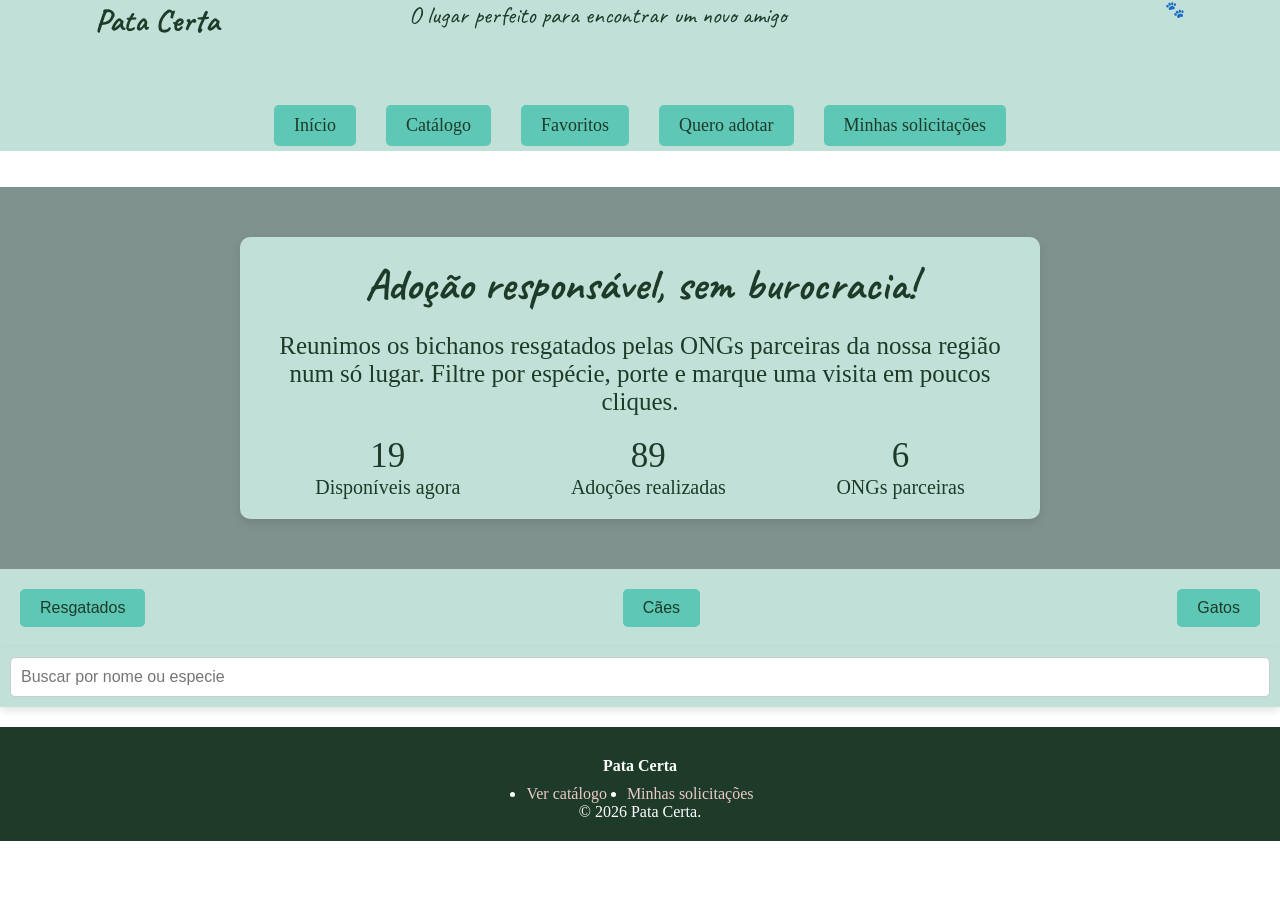
==== commit 8a8709f7: "js me deixando doido" ====
--- a/catalogo.html
+++ b/catalogo.html
@@ -33,6 +33,7 @@
     <a href="solicitacoes.html">Minhas solicitações</a>
         </nav>
     </header>
+    <br><br>
 
     <section class="introCatalogo">
         <div class="caixaSlogan">
@@ -62,7 +63,7 @@
         </div>
 
         <div class="pesquisar">
-            <input type="search" id="pesquisar" placeholder="Buscar por nome ou raça">
+            <input type="search" id="pesquisar" placeholder="Buscar por nome ou especie">
         </div>
         <section class="sectionpets">
             <article class="cardpet" id="cardpet">
--- a/style.css
+++ b/style.css
@@ -415,6 +415,8 @@
 /* FAVORITOS */
 
 
+<<<<<<< HEAD
+=======
 
 
 
@@ -422,6 +424,7 @@
 /* FORMULÁRIO */
 
 
+>>>>>>> 2df2612744e8640c9a2f6e7a8d8289a360c9761a
 /*----------------------------------------------------------------*/
 /* FORMULÁRIO */
 
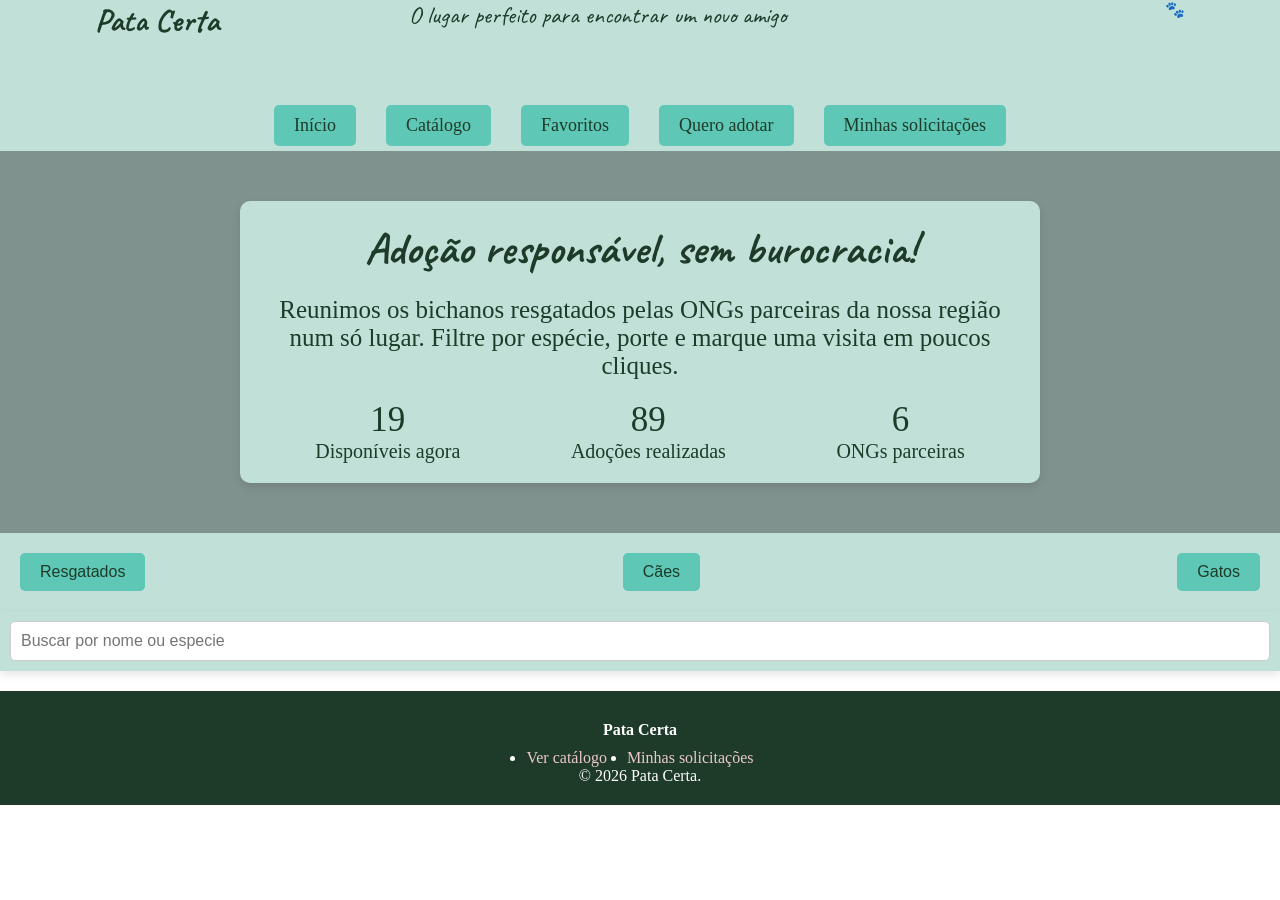
==== commit 7db7c6d3: "Merge branch 'main' of https://github.com/MillerMagnus/PataCerta-pi" ====
--- a/catalogo.html
+++ b/catalogo.html
@@ -33,7 +33,6 @@
     <a href="solicitacoes.html">Minhas solicitações</a>
         </nav>
     </header>
-    <br><br>
 
     <section class="introCatalogo">
         <div class="caixaSlogan">
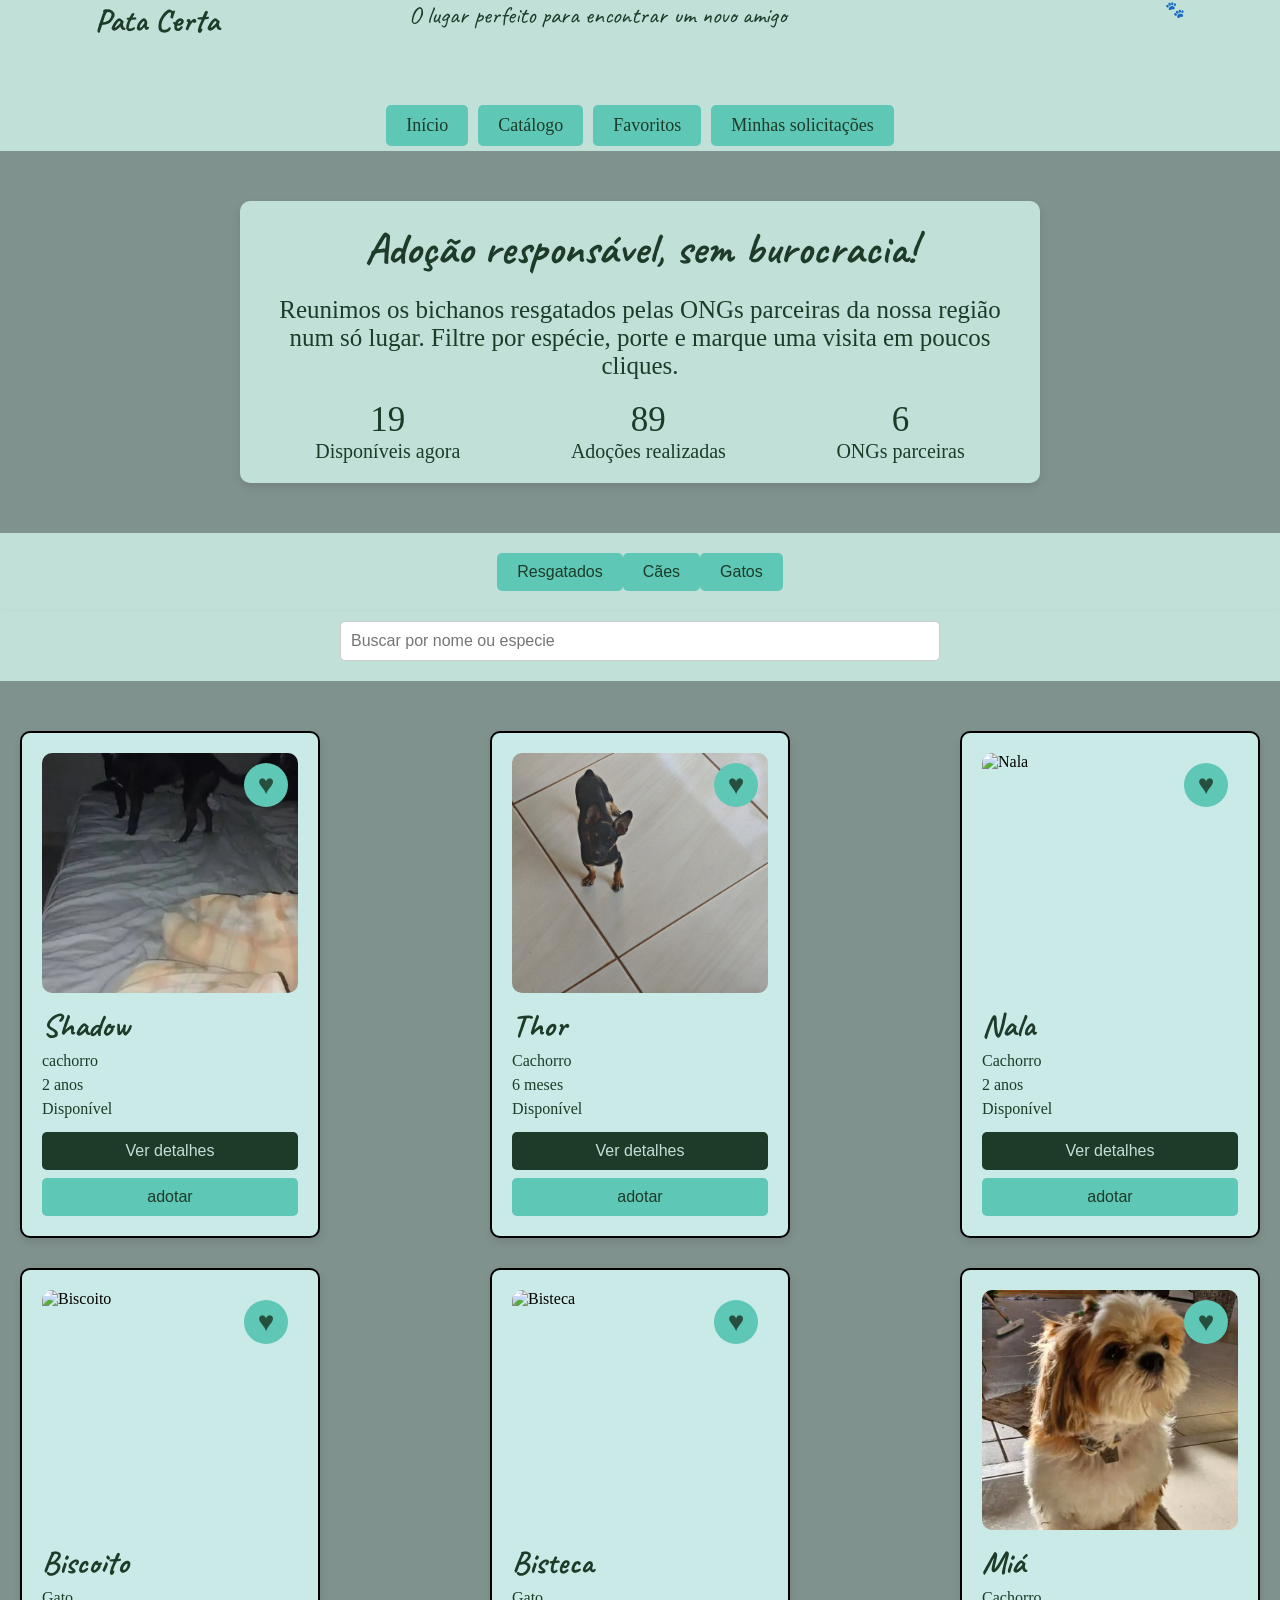
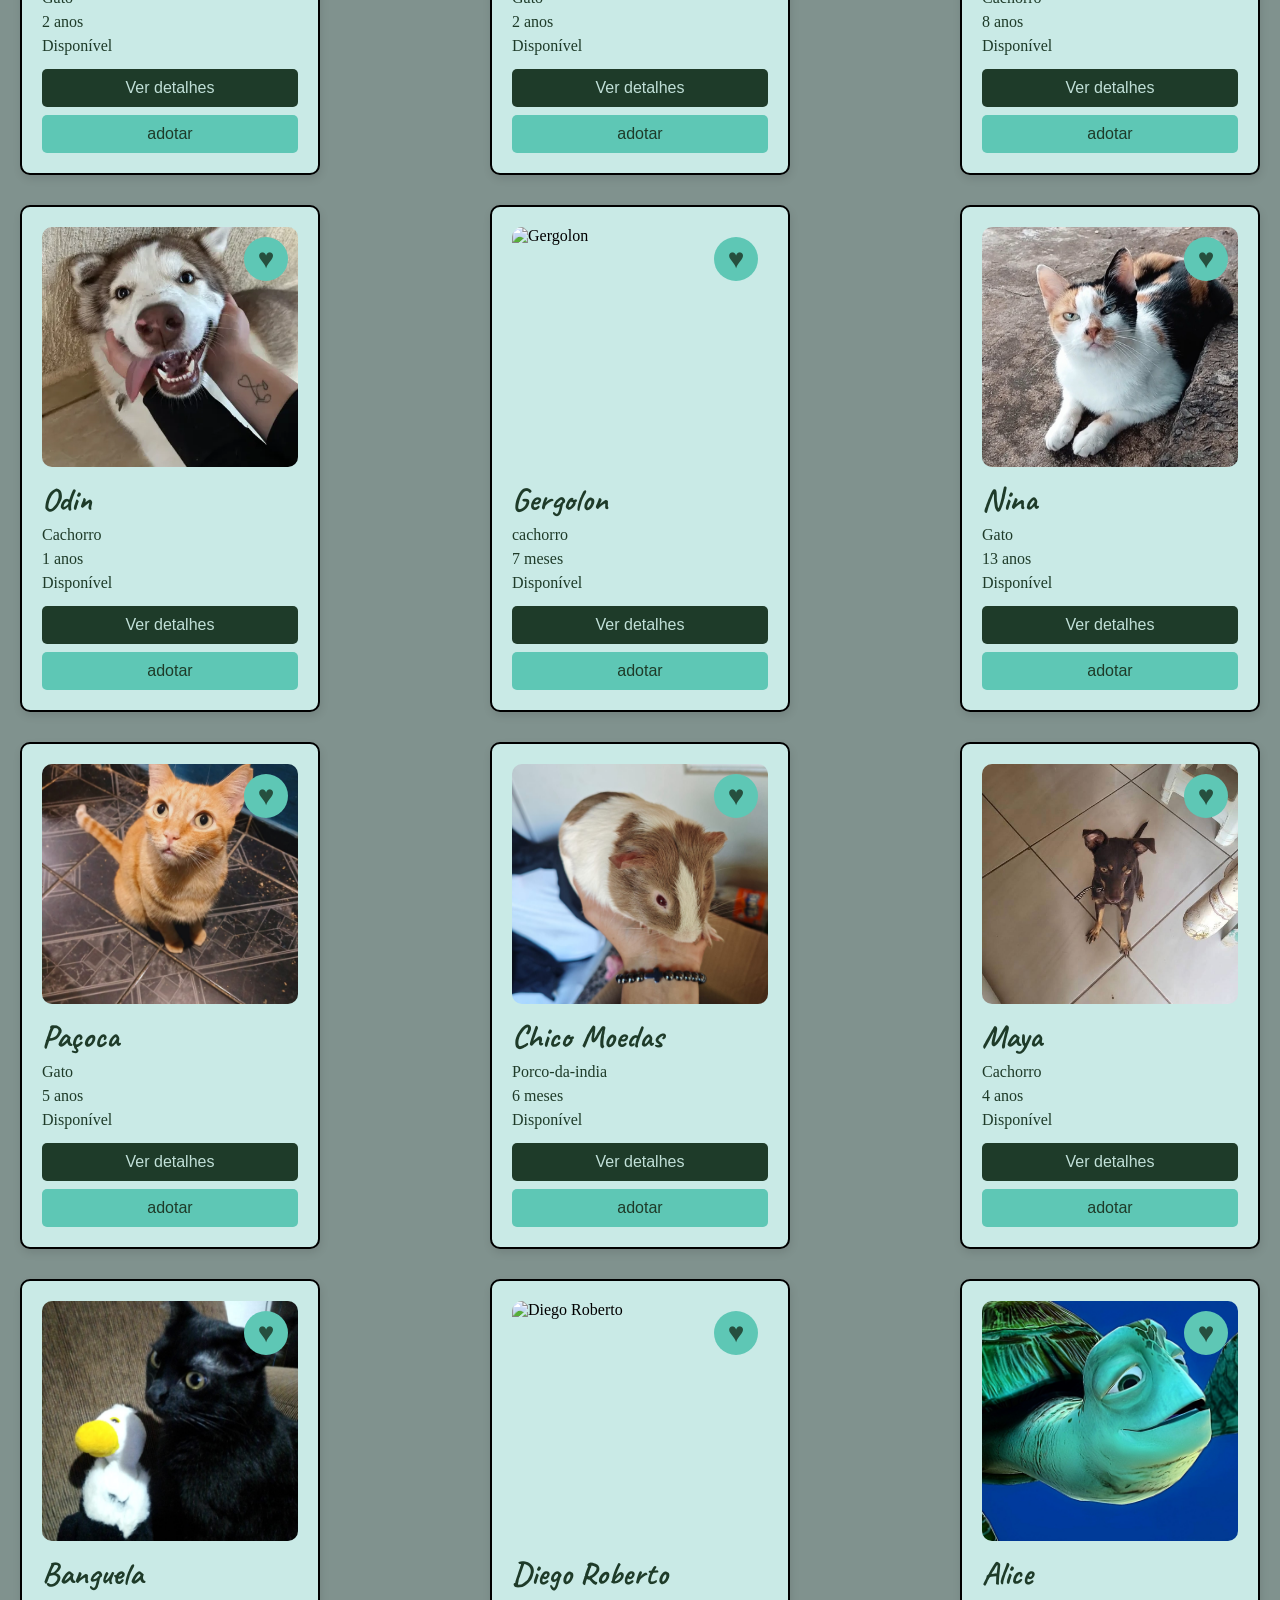
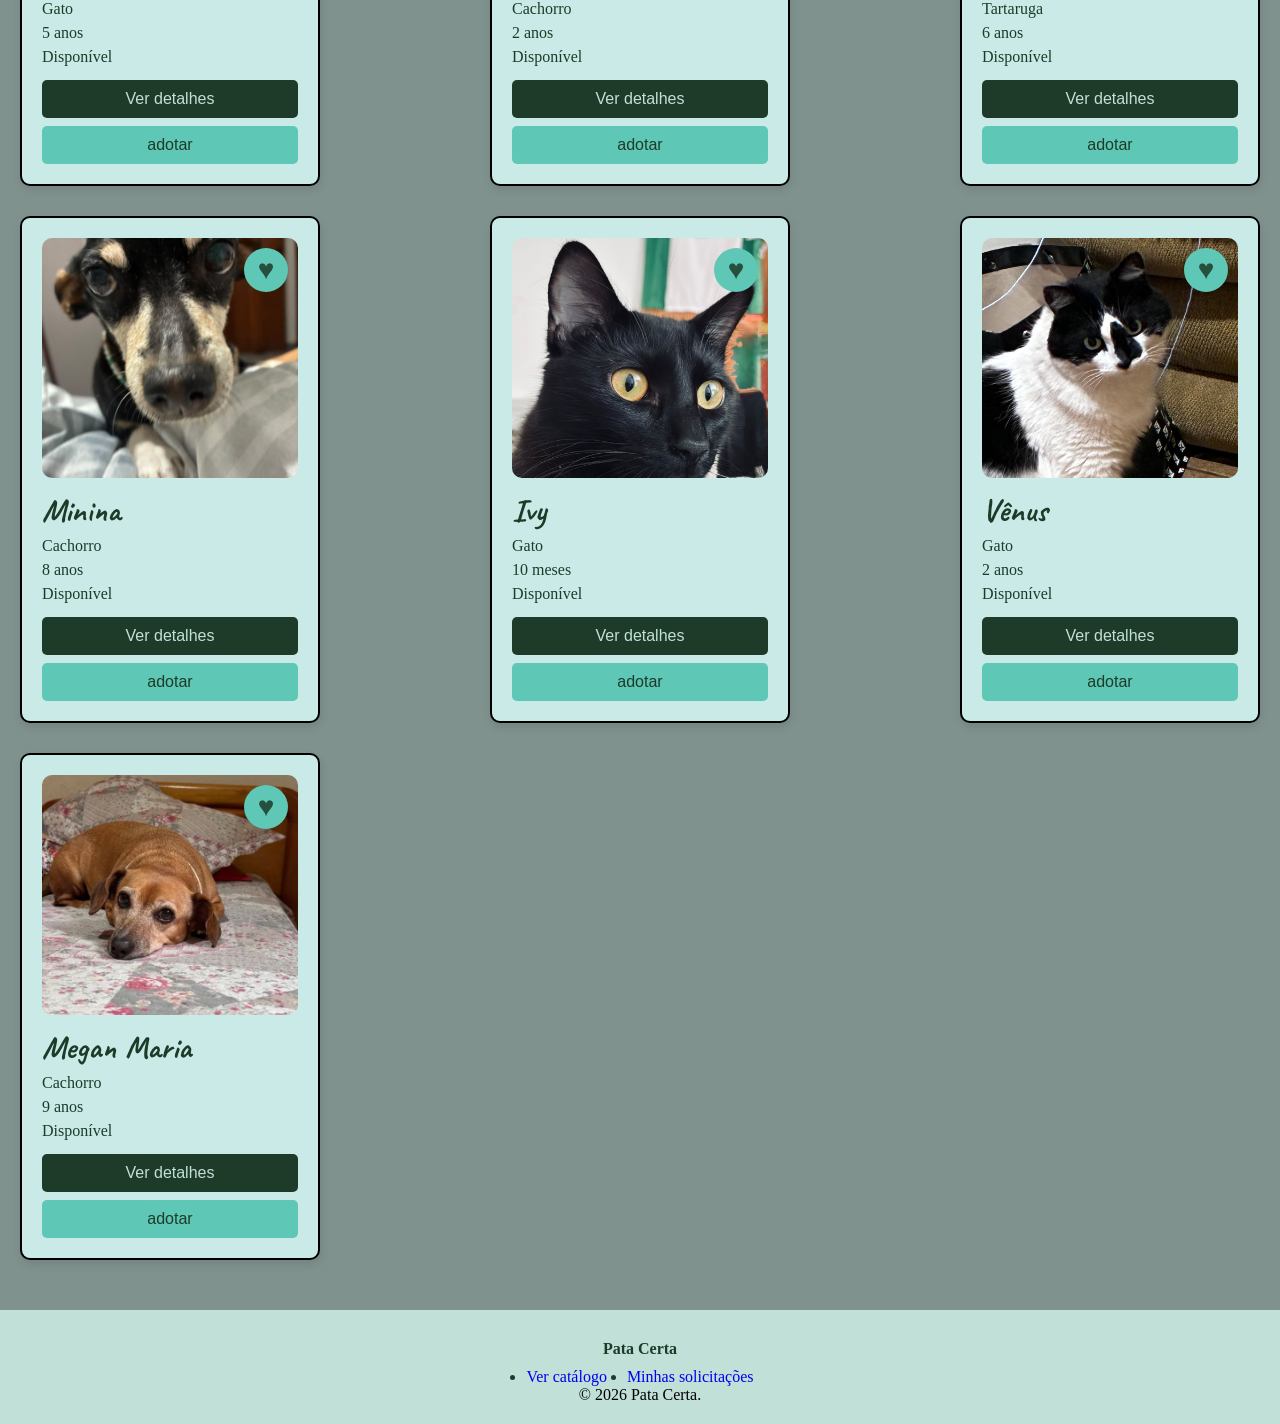
==== commit 0217e1d5: "carrosel y typos" ====
--- a/catalogo.html
+++ b/catalogo.html
@@ -10,7 +10,7 @@
     <script src="script.js" defer></script>
     <meta charset="UTF-8">
     <meta name="viewport" content="width=device-width, initial-scale=1.0">
-    <title>Pata Certa</title>
+    <title>Catálogo | Pata Certa</title>
 </head>
 
 <body>
@@ -29,7 +29,6 @@
     <a href="home.html">Início</a>
     <a href="catalogo.html">Catálogo</a>
     <a href="favoritos.html">Favoritos</a>
-    <a href="adotar.html">Quero adotar</a>
     <a href="solicitacoes.html">Minhas solicitações</a>
         </nav>
     </header>
@@ -76,12 +75,12 @@
         </div>
         <nav aria-label="Links do rodapé">
             <ul class="pilha">
-            <li><a href="catalogo.html" style="color: #eac9c9;">Ver catálogo</a></li>
+            <li><a href="catalogo.html">Ver catálogo</a></li>
             <br>
-            <li><a href="solicitacoes.html" style="color: #eac9c9;">Minhas solicitações</a></li>
+            <li><a href="solicitacoes.html">Minhas solicitações</a></li>
             </ul>
         </nav>
-        <p style="color: #ffff;">&copy; 2026 Pata Certa.</p>
+        <p> &copy; 2026 Pata Certa.</p>
     </div>
 </footer>
 </body>
--- a/style.css
+++ b/style.css
@@ -6,23 +6,70 @@
     box-sizing: border-box;
     text-decoration: none;
 }
-
-/* CONFIGURAÇÕES GERAIS */
-
-* {
-    margin: 0;
-    padding: 0;
-    box-sizing: border-box;
-    text-decoration: none;
-}
+/* carrosel */
+
+.carousel {
+    position: relative;
+    width: 100%;
+    max-width: 1200px;
+    margin: 0 auto;
+    overflow: hidden;
+}
+
+.carousel-track {
+    display: flex;
+    transition: transform 0.5s ease-in-out;
+}
+
+.carousel-slide {
+    display: flex;
+    justify-content: center;
+    align-items: center;
+    height: 400px;
+    background-color: #f0f0f0;
+    border-radius: 10px;
+    box-shadow: 0 4px 8px rgba(0, 0, 0, 0.1);
+    margin-bottom: 20px;
+}
+
+.prev {
+    position: absolute;
+    top: 50%;
+    left: 10px;
+    transform: translateY(-50%);
+    background-color: #5ec7b5;
+    color: #1e3b29;
+    border: none;
+    padding: 10px 20px;
+    border-radius: 5px;
+    cursor: pointer;
+    font-size: 16px;
+}
+
+.next {
+    position: absolute;
+    top: 50%;
+    right: 10px;
+    transform: translateY(-50%);
+    background-color: #5ec7b5;
+    color: #1e3b29;
+    border: none;
+    padding: 10px 20px;
+    border-radius: 5px;
+    cursor: pointer;
+    font-size: 16px;
+}
+
+
+
 
 /*----------------------------------------------------------------*/
 /* HOME, header, nav y footer */
 
 header.homeHeader {
-    background-color: #1e3b29;
+    background-color: #c1e0d8;
     font-family: 20px, Arial, sans-serif;
-    color: #ffffff;
+    color: #1e3b29;
     height: 100px;
     display: flex;
     align-items: center;
@@ -31,7 +78,7 @@
 }
 
 nav.homeNav {
-    background-color: #1e3b29;
+    background-color: #c1e0d8;
     font-family: 20px, Arial, sans-serif;
     color: #ffffff;
     height: 50px;
@@ -41,7 +88,7 @@
 }
 
 article.home-article {
-    background-color: #e6c4c4;
+    background-color: #c1e0d8;
     padding: 40px 20px;
     text-align: center;
     border-radius: 100px 1px 100px 1px;
@@ -50,30 +97,69 @@
 .h1-section {
     font-size: 36px;
     color: #1e3b29;
-    background-color: #e6c4c4;
-    margin-bottom: 20px;
+    background-color: #c1e0d8;
+    padding: 20px;
 }
 
 .h2-subtitle {
     font-size: 35px;
     color: #1e3b29;
-    margin-bottom: 20px;
+    padding: 20px;
+    text-align: center;
+    background-color: #80928e;
+    
+}
+
+.h2-subtitle-fim {
+    background-color: #1e3b29;
+    color:#c1e0d8;
+    display: flex;
+    justify-content: center;
+    align-items: center;
+    text-align: center;
+    border-radius: 100px 100px 10px 10px;
 }
 
 h3 {
     font-size: 28px;
     color: #1e3b29;
-    margin-bottom: 20px;
+    padding: 20px;
+    text-align: center;
+}
+
+.texto-intro {
+    background-color: #80928e;
 }
 
 .como-funciona__numero {
     font-size: 24px;
     color: #1e3b29;
-    margin-bottom: 10px;
+    padding: 10px;
+    text-align: center;
+}
+
+.fundo {
+    background-color: #80928e;
+}
+
+.carousel {
+    overflow:hidden;position:relative
+}
+
+.carousel-track { 
+    display:flex;transition:transform .45s cubic-bezier(.22,.99,.35,1)
+}
+
+.carousel-slide {
+    min-width:100%;flex-shrink:0
+}
+
+.carousel-slide img {
+    display:block;width:100%;height:auto
 }
 
 .como-funciona__passo1 {
-    background-color: #e6c4c4;
+    background-color: #c1e0d8;
     padding: 20px;
     border-radius: 10px 100px 100px 10px;
     box-shadow: 0 4px 8px rgba(0, 0, 0, 0.1);
@@ -82,7 +168,7 @@
 }
 
 .como-funciona__passo2 {
-    background-color: #e6c4c4;
+    background-color: #c1e0d8;
     padding: 20px;
     border-radius: 10px 100px 100px 10px;
     box-shadow: 0 4px 8px rgba(0, 0, 0, 0.1);
@@ -91,7 +177,7 @@
 }
 
 .como-funciona__passo3 {
-    background-color: #e6c4c4;
+    background-color: #c1e0d8;
     padding: 20px;
     border-radius: 10px 100px 100px 10px;
     box-shadow: 0 4px 8px rgba(0, 0, 0, 0.1);
@@ -100,7 +186,7 @@
 }
 
 .butaolink {
-    background-color: #e6c4c4;
+    background-color: #5ec7b5;
     color: #ffffff;
     border: none;
     padding: 10px 20px;
@@ -130,7 +216,7 @@
 }
 
 .rodape{
-    background-color:#1e3b29;
+    background-color:#c1e0d8;
     justify-content: center;
     align-items: center;
     text-align: center;
@@ -145,7 +231,7 @@
 }
 
 .pilha {
-    color: #ffffff;
+    color: #1e3b29;
     display: flex;
     justify-content: center;
     align-items: center;
@@ -154,17 +240,21 @@
     text-align: center;
 }
 
-.texto-suave {
+.texto-suave-fim {
     font-size: 18px;
-    color: #1e3b29;
+    color: #80928e;
+    background-color: #1e3b29;
     text-align: left;
     margin-bottom: 20px;
+    border-radius: 1px 1px 100px 100px;
+    text-align: center;
 }
 
 /* divs y containers do home */
 
 .home-section {
     display: flex;
+    background-color: #80928e;
     justify-content: center;
     align-items: center;
     flex-direction: column;
@@ -191,7 +281,7 @@
 
 .botao-primario {
     background-color: #1e3b29;
-    color: #e6c4c4;
+    color: #c1e0d8;
     border: none;
     padding: 10px 20px;
     border-radius: 50px;
@@ -207,6 +297,7 @@
 /*----------------------------------------------------------------*/
 /* CATALOGO */
 
+
 header.catalogoHeader {
     background-color: #c1e0d8;
     color: #1e3b29;
@@ -262,9 +353,9 @@
     color: #1e3b29;
     text-align: center;
     margin-bottom: 20px;
-    font-size: 44px;
     font-family: "Caveat", cursive;
 }
+
 p.slogan {
     font-size: 25px;
     color: #1e3b29;
@@ -278,7 +369,7 @@
     margin-top: 20px;
 }
 
-div.num{
+div.num {
     font-size: 35px;
     color: #1e3b29;
     text-align: center;
@@ -286,7 +377,7 @@
 
 div.filter-bar {
     display: flex;
-    justify-content: space-between;
+    justify-content: center;
     align-items: center;
     background-color: #c1e0d8;
     padding: 20px;
@@ -301,6 +392,16 @@
     border-radius: 5px;
     cursor: pointer;
     font-size: 16px;
+    transition: transform 0.2s ease;
+}
+
+button.filtro:hover {
+    transform: scale(1.05);
+}
+
+button.filtro[aria-pressed="true"] {
+    background-color: #5ec7b5;
+    color: #1e3b29;
 }
 
 div.pesquisar {
@@ -308,27 +409,52 @@
     justify-content: center;
     box-shadow: 0 4px 8px rgba(0, 0, 0, 0.1);
     background-color: #c1e0d8;
-    padding: 10px;
+    padding: 10px 20px 20px;
 }
 
 input#pesquisar {
     width: 100%;
+    max-width: 600px;
     padding: 10px;
     border: 1px solid #ccc;
     border-radius: 5px;
     font-size: 16px;
 }
 
-/* caixapet na verdade é o card individual */
+.sectionpets {
+    display: flex;
+    flex-direction: column;
+    background-color: #80928e;
+    padding: 30px 0;
+}
+
+.cardpet {
+    display: flex;
+    flex-direction: row;
+    flex-wrap: nowrap;
+    gap: 30px;
+    width: 100%;
+    padding: 20px 40px 30px;
+    overflow-x: auto;
+    background-color: #c9e0ea;
+    box-sizing: border-box;
+}
+
 article.caixapet {
+    position: relative;
+    flex: 0 0 300px;
+    display: flex;
+    flex-direction: column;
     background-color: #c9eae6;
     border: 2px solid #000000;
     border-radius: 10px;
     padding: 20px;
-    margin: 20px;
+    margin: 0;
     box-shadow: 1px 4px 8px rgba(0, 0, 0, 0.1);
-    width: fit-content;   
-    height: 550px;
+    width: 300px;
+    height: auto;
+    box-sizing: border-box;
+    transition: transform 0.3s ease;
 }
 
 /* cardpet na verdade é o container */
@@ -350,27 +476,98 @@
 }
 
 .caixapet img {
-    width: auto;
-    height: 75%;
-    border-radius: 10px;
-    margin-bottom: 10px;
+    width: 100%;
+    height: 300px;
+    object-fit: cover;
+    border-radius: 10px;
+    margin-bottom: 12px;
+}
+
+.caixapet h2,
+.caixapet h3 {
+    font-family: "Caveat", cursive;
+    font-size: 32px;
+    color: #1e3b29;
+    margin: 0 0 6px;
+}
+
+.caixapet p {
+    font-size: 16px;
+    color: #1e3b29;
+    margin: 0 0 6px;
+}
+
+.caixapet button {
+    width: 100%;
+    background-color: #1e3b29;
+    color: #c1e0d8;
+    border: none;
+    padding: 10px 20px;
+    border-radius: 5px;
+    cursor: pointer;
+    font-size: 16px;
+    margin-top: 8px;
+    transition: transform 0.2s ease;
+}
+
+.caixapet a {
+    display: block;
+}
+
+.caixapet a[href^="formulario"] button {
+    background-color: #5ec7b5;
+    color: #1e3b29;
+}
+
+.caixapet button:hover {
+    transform: scale(1.03);
+}
+
+.caixapet .favoritar {
+    position: absolute;
+    top: 30px;
+    right: 30px;
+    background-color: #5ec7b5;
+    border-radius: 50%;
+    width: 44px;
+    height: 44px;
+    display: flex;
+    align-items: center;
+    justify-content: center;
 }
 
 .favoritar input {
-display: none;
+    display: none;
 }
 
 .favoritar .star {
-font-size: 28px;
-color: #662929;
-cursor: pointer;    
-user-select: none;
-transition: color 0.2s ease, transform 0.2s ease;
+    font-size: 28px;
+    color: #264f3e;
+    cursor: pointer;
+    user-select: none;
+    transition: color 0.2s ease, transform 0.2s ease;
 }
 
 .favoritar input:checked + .star {
-color: red;
-transform: scale(1.15);
+    color: red;
+    transform: scale(1.15);
+}
+
+.caixapet .favoritar {
+    cursor: pointer;
+}
+
+.caixapet .favoritar .star {
+    font-family: Arial, sans-serif;
+}
+
+.caixapet .favoritar:hover .star {
+    transform: scale(1.15);
+}
+
+.caixapet .favoritar input:checked + .star {
+    color: red;
+    transform: scale(1.15);
 }
 
 .checkmark {
@@ -381,50 +578,169 @@
     width: 34px;
     background-color: #ccc;
     border-radius: 34px;
-    
-}
+}
+
+nav.navPrincipal {
+    flex-wrap: wrap;
+    justify-content: center;
+    gap: 0;
+}
+
+.cardpet {
+    padding: 20px;
+}
+
+.article.caixapet {
+    flex: 0 0 260px;
+    width: 260px;
+}
+
+.caixapet img {
+    height: 240px;
+}
+
+
 
 
 /*----------------------------------------------------------------*/
 /* PERFILPET */
 
+
 .mainperfilpet {
     display: flex;
     flex-direction: column;
     align-items: center;
-    padding: 20px;
+    background-color: #28c1af;
 }   
 
-section.sectionpets {
-    display: flex;
-    flex-wrap: wrap;
-    gap: 20px;
-    justify-content: center;
-    margin-top: 20px;
+section.sectpets {
+    display: flex;
+    flex-wrap: wrap;
+    justify-content: center;
+    padding: 20px;
+    background-color: #eb6d75;
 }
 .perfilpet {
     display: flex;
     flex-wrap: wrap;
-    gap: 20px;
-    justify-content: center;
-    margin-top: 20px;
-}
-
-
+    flex-direction: row;
+    gap: 50px;
+    justify-content: center;
+    padding: 20px;
+    background-color: #d1c9ea;
+    border: 2px solid #000000;
+    border-radius: 10px;
+    box-shadow: 1px 4px 8px rgba(0, 0, 0, 0.1);
+    width: fit-content;   
+    height: fit-content;
+}
+
+.perfilpet img {
+    width: fit-content;
+    height: 350px;
+    border-radius: 10px;
+}
+.perfilpet h2{
+ font-family: "Caveat", cursive;
+    font-size: 32px;
+    color: #1e3b29;
+    margin: 0 0 6px;
+}
+.perfilpet p{
+    font-family:"Caveat",cursive; 
+     display: flex;
+     flex-direction: column;
+
+}
+.perfilpet button {
+    background-color: #1e3b29;
+    color: #c1e0d8;
+    border: none;
+    padding: 10px 20px;
+    border-radius: 5px;
+    cursor: pointer;
+    font-size: 16px;
+    margin-top: 8px;
+    transition: transform 0.2s ease;
+}
 /*----------------------------------------------------------------*/
 /* FAVORITOS */
 
 
-<<<<<<< HEAD
-=======
-
-
-
-/*----------------------------------------------------------------*/
-/* FORMULÁRIO */
-
-
->>>>>>> 2df2612744e8640c9a2f6e7a8d8289a360c9761a
+.sectionfav{
+    display: flex;
+    flex-wrap: wrap;
+    gap: 20px;
+    justify-content: center;
+    padding: 20px;
+    background-color: #eb6d75;
+}
+
+#favoritos {
+    display: flex;
+    flex-direction: row;
+    flex-wrap: wrap;
+    justify-content: center;
+    gap: 24px;
+    padding: 32px 20px;
+    background-color: #e6c4c4;
+}
+
+.card-favorito {
+    position: relative;
+    display: flex;
+    flex-direction: column;
+    align-items: center;
+    width: 240px;
+    padding: 16px;
+    background-color: #c9eae6;
+    border: 2px solid #1e3b29;
+    border-radius: 10px;
+    box-shadow: 0 4px 8px rgba(0, 0, 0, 0.1);
+    text-align: center;
+    transition: transform 0.2s ease, box-shadow 0.2s ease;
+}
+
+.card-favorito:hover {
+    transform: translateY(-4px);
+    box-shadow: 0 8px 16px rgba(0, 0, 0, 0.15);
+}
+
+.card-favorito img {
+    width: 100%;
+    height: 220px;
+    object-fit: cover;
+    border-radius: 10px;
+}
+
+.card-favorito h2 {
+    font-size: 22px;
+    color: #1e3b29;
+    margin-top: 12px;
+}
+
+.card-favorito p {
+    font-size: 16px;
+    color: #1e3b29;
+    margin-top: 4px;
+    text-transform: capitalize;
+}
+
+.card-favorito::before {
+    position: absolute;
+    top: 24px;
+    right: 24px;
+    width: 36px;
+    height: 36px;
+    display: flex;
+    align-items: center;
+    justify-content: center;
+    background-color: #e6c4c4;
+    border-radius: 50%;
+    color: red;
+    font-size: 20px;
+}
+
 /*----------------------------------------------------------------*/
 /* FORMULÁRIO */
 
@@ -553,4 +869,3 @@
     background-color: #944545;
     padding: 10px;
 }
-
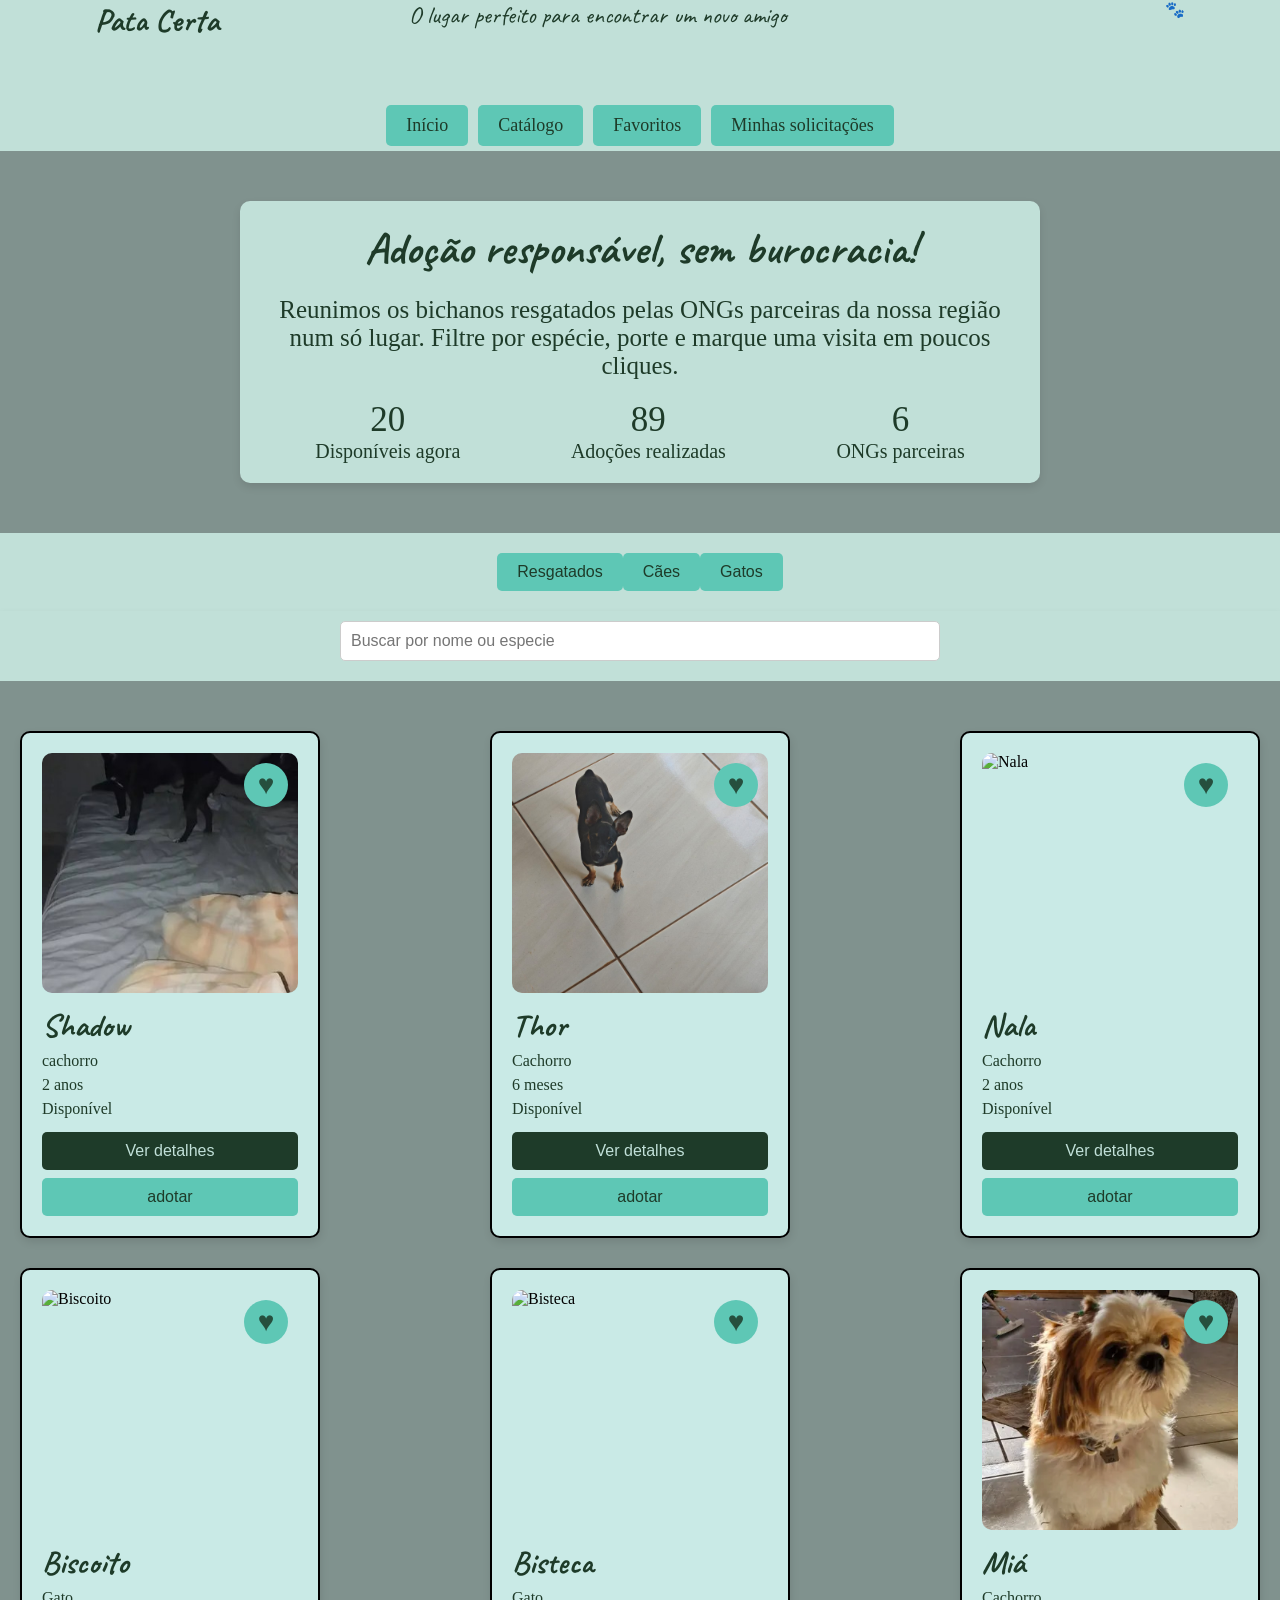
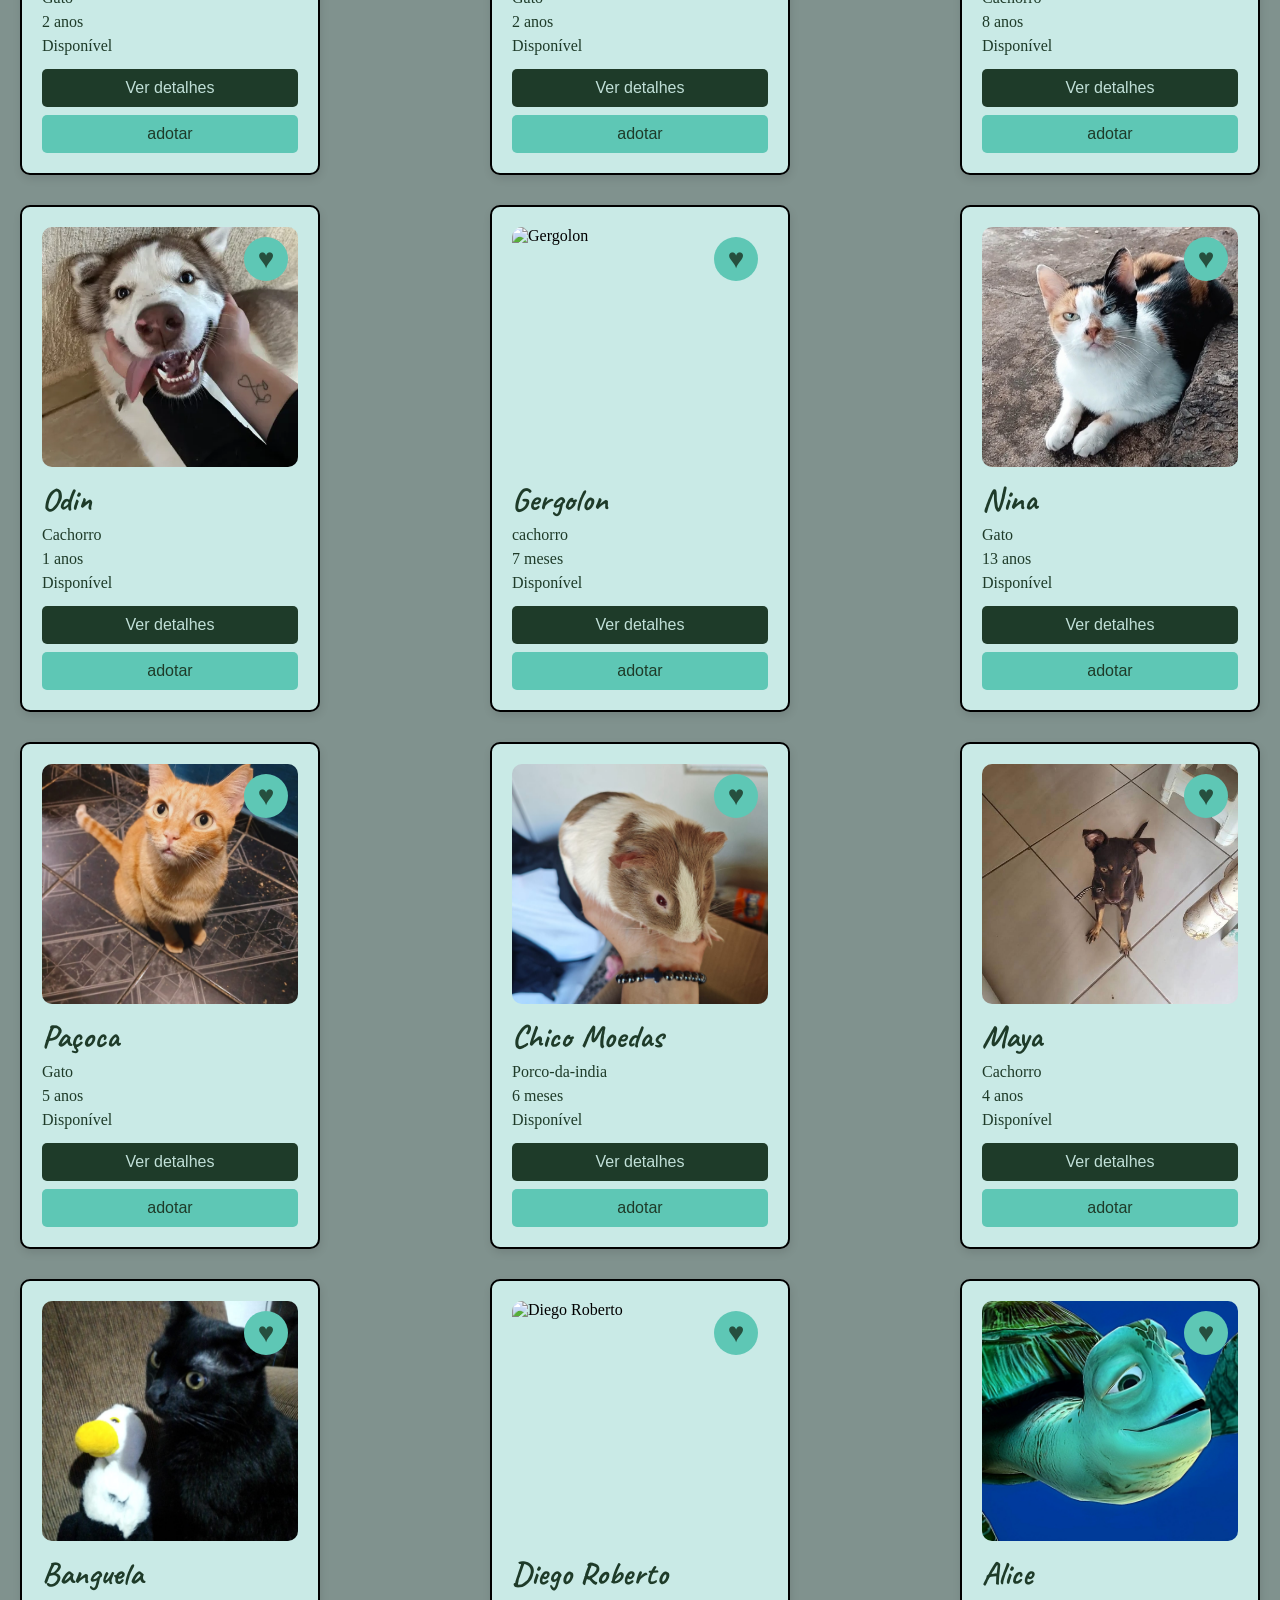
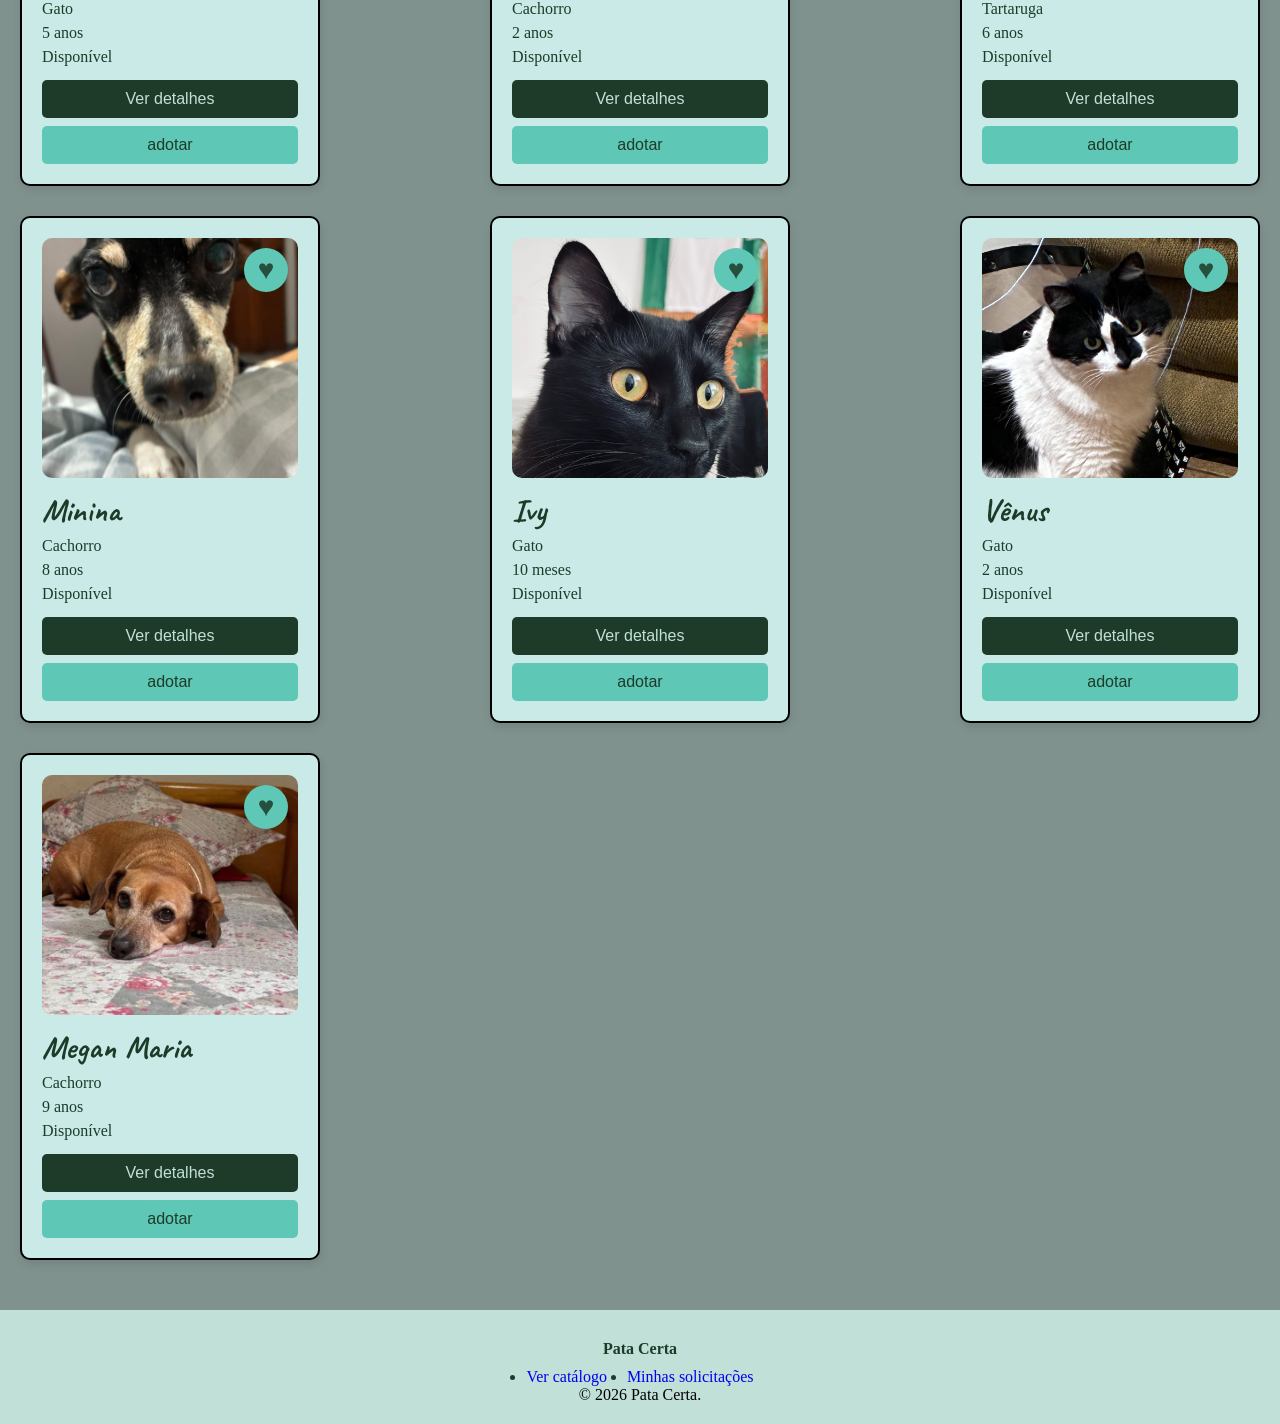
==== commit 22454e42: "Update catalogo.html" ====
--- a/catalogo.html
+++ b/catalogo.html
@@ -39,7 +39,7 @@
             <p class="slogan">Reunimos os bichanos resgatados pelas ONGs parceiras da nossa região num só lugar. Filtre por espécie, porte e marque uma visita em poucos cliques.</p>
             <div class="barrastatus">
                 <div class="status2">
-                    <div class="num" id="contAnimais"></div>
+                    <div class="num" id="contAnimais">20</div>
                     <div class="label">Disponíveis agora</div>
             </div>
             <div class="status2">
--- a/style.css
+++ b/style.css
@@ -6,6 +6,12 @@
     box-sizing: border-box;
     text-decoration: none;
 }
+main {
+    background-image: url('images/fundopataslaterais.jpeg');
+    min-height: 80vh;
+}
+
+
 /* carrosel */
 
 .carousel {
@@ -143,19 +149,46 @@
 }
 
 .carousel {
-    overflow:hidden;position:relative
+    overflow:hidden;
+    position:relative;
+    width: 1000px;
+    
 }
 
 .carousel-track { 
-    display:flex;transition:transform .45s cubic-bezier(.22,.99,.35,1)
+    display:flex;
+    transition:transform .45s cubic-bezier(.22,.99,.35,1)
 }
 
 .carousel-slide {
-    min-width:100%;flex-shrink:0
+    min-width:100%;
+    flex-shrink:0;
+    background-image: url("/images/fundopataslaterais.jpeg");
 }
 
 .carousel-slide img {
-    display:block;width:100%;height:auto
+    display:block;
+    width:100%;
+    height:auto
+}
+
+.carousel-slide img {
+    display: block;
+    width: 300px;
+    height: 400px;
+    align-items: center;
+}
+
+.next {
+    width: 90px;
+    height: 100px;
+    font-size: 50px;
+}
+
+.prev {
+    width: 90px;
+    height: 100px;
+    font-size: 50px;
 }
 
 .como-funciona__passo1 {
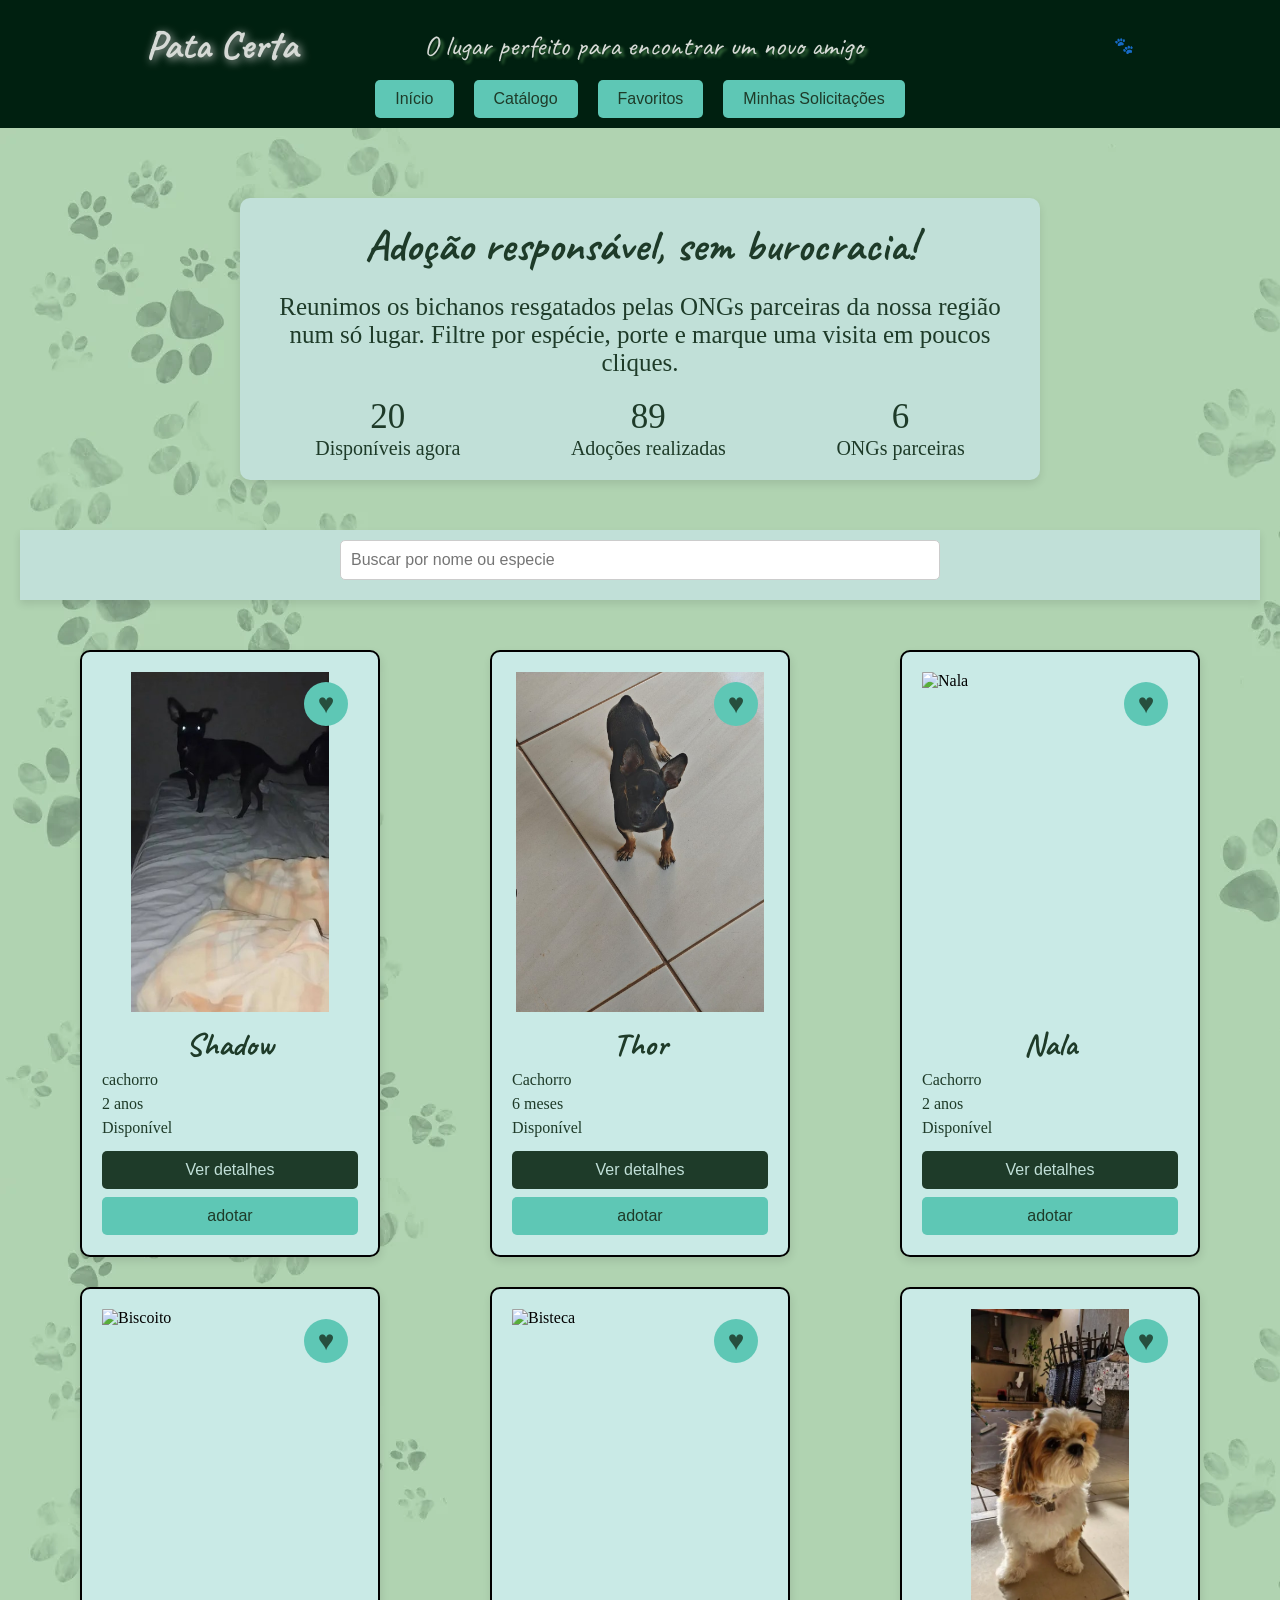
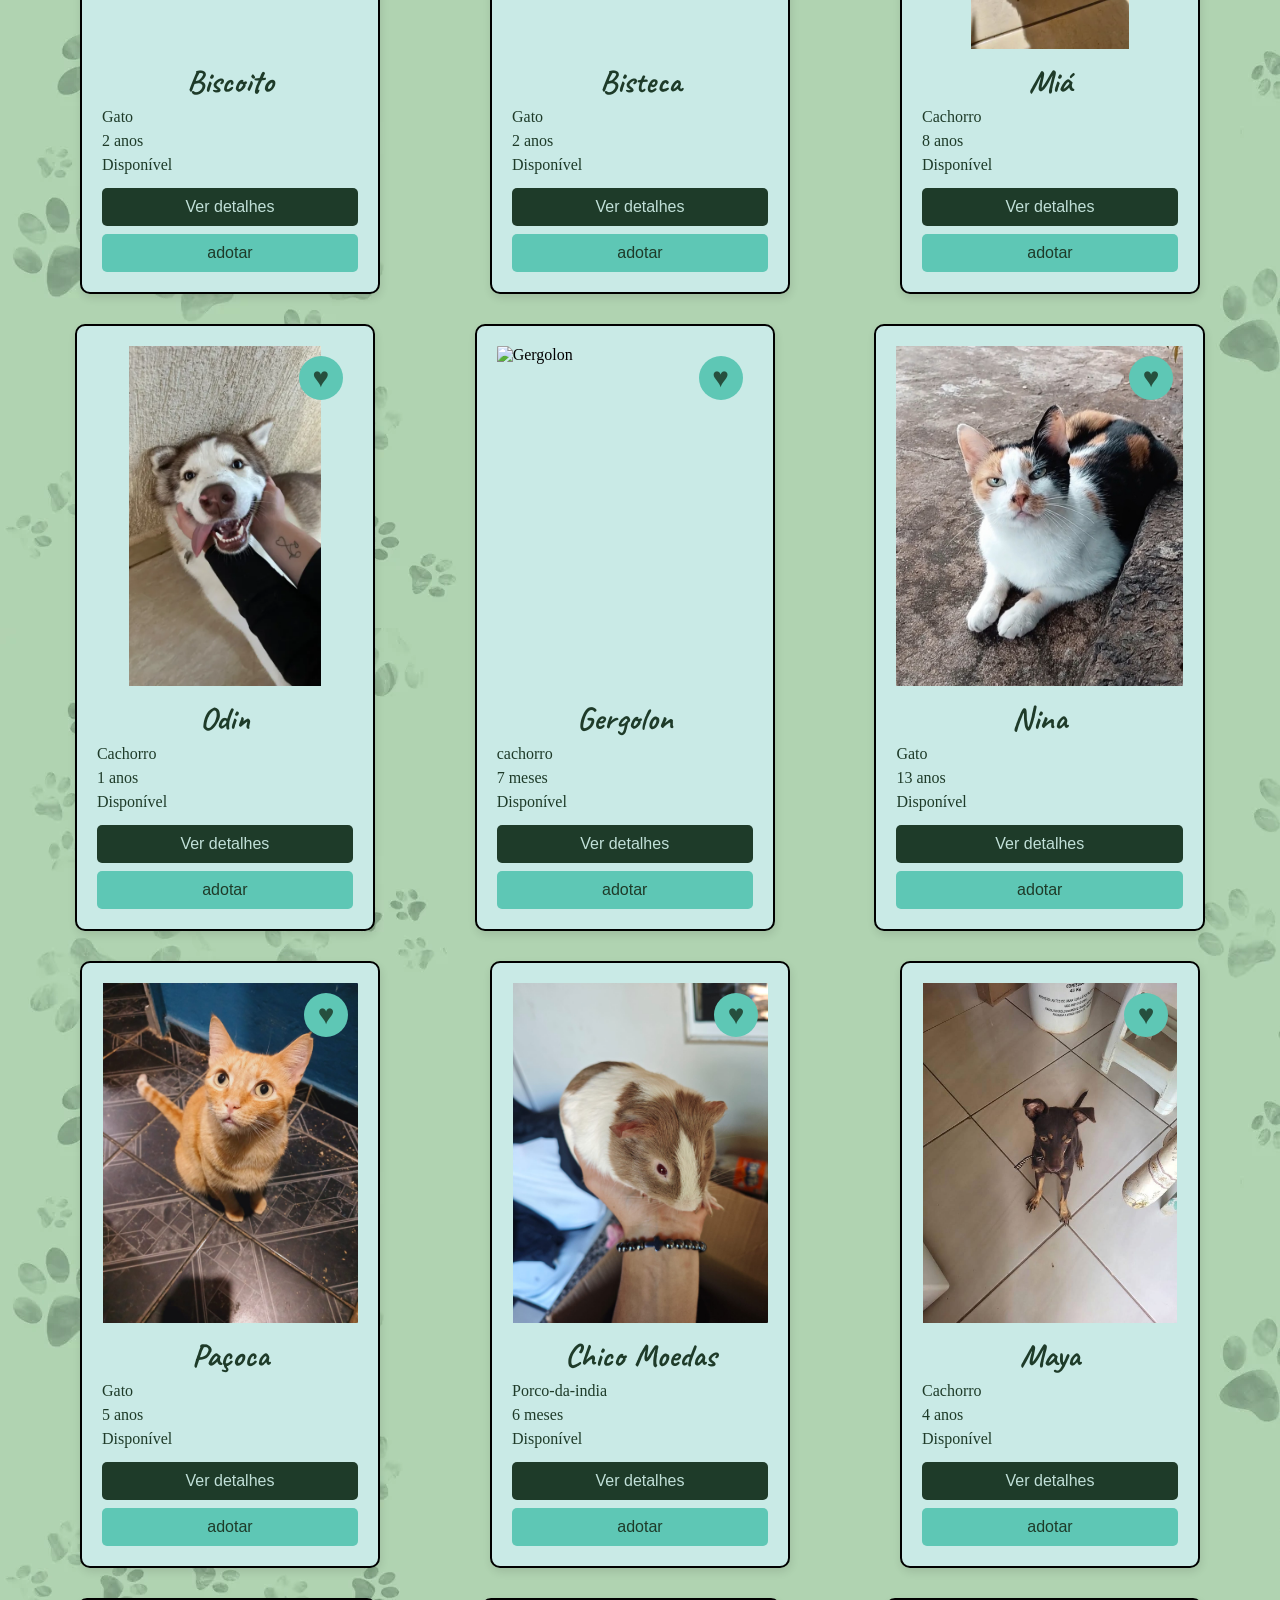
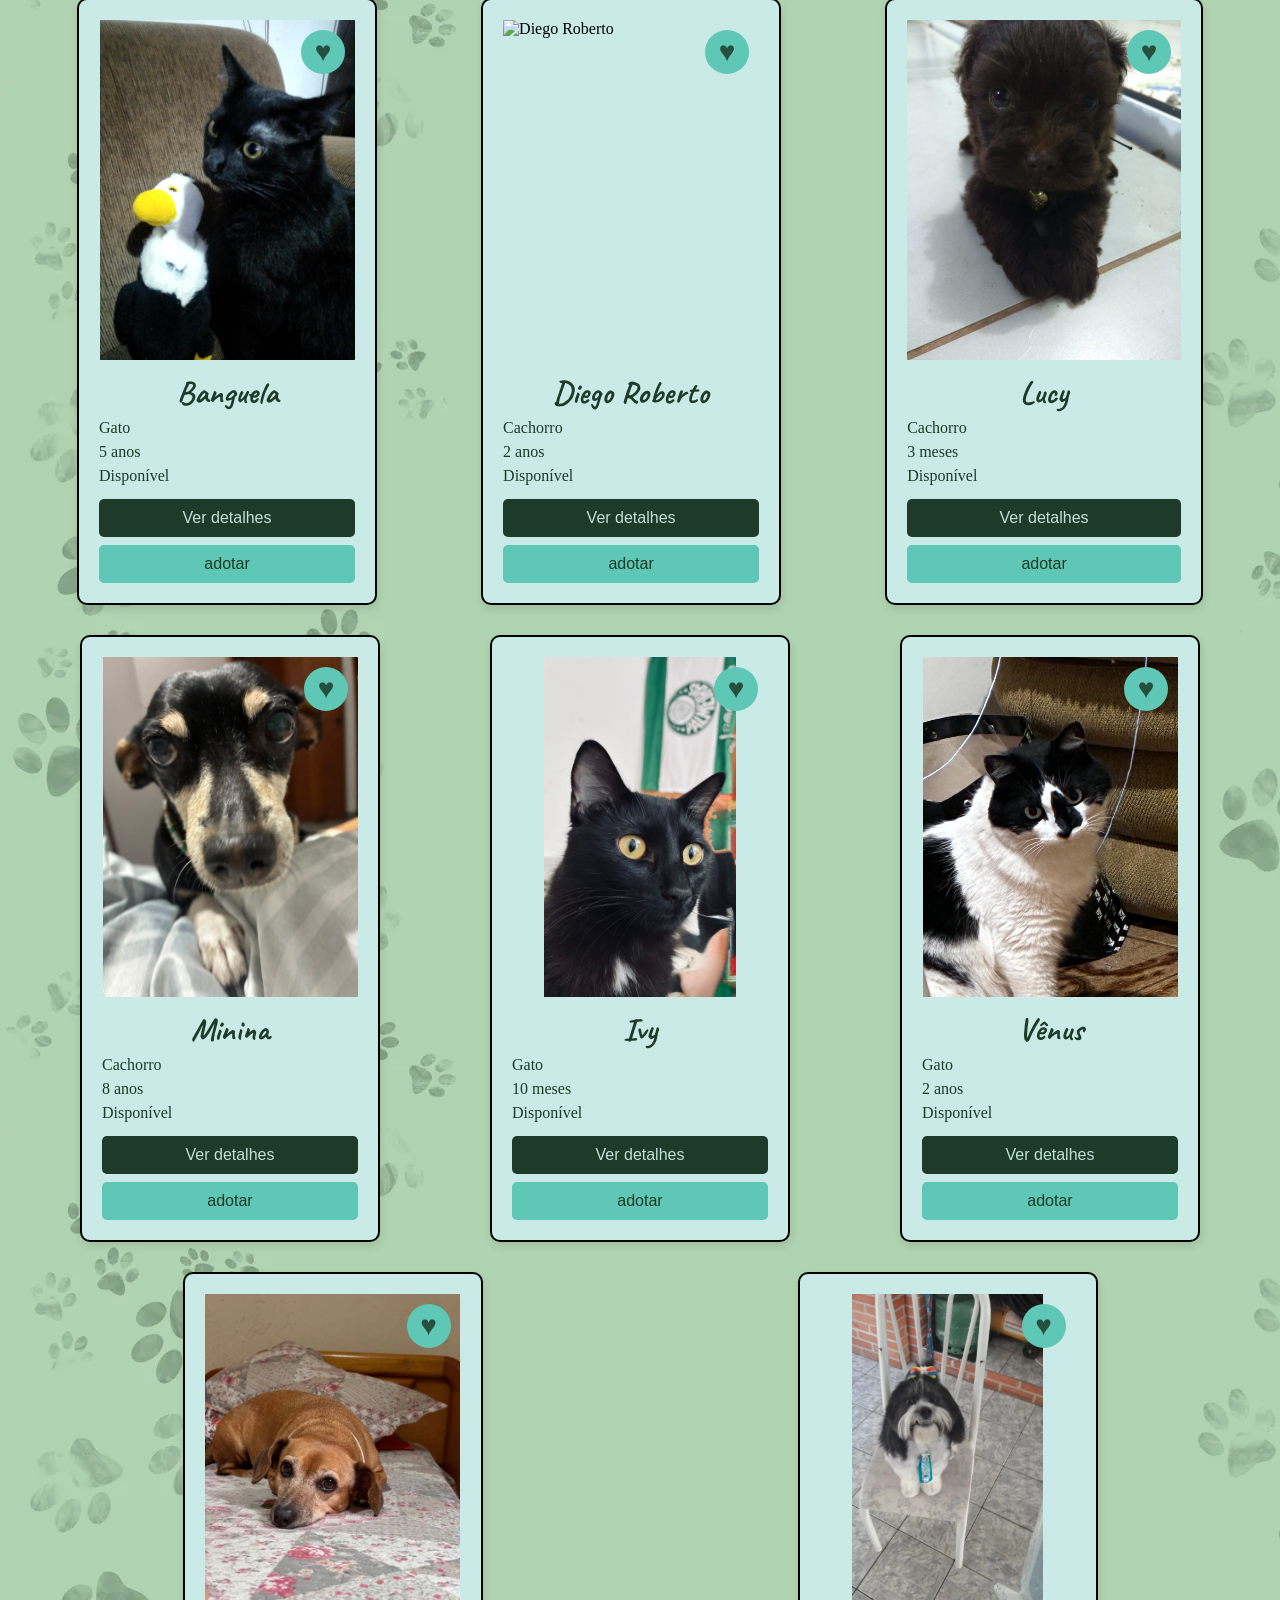
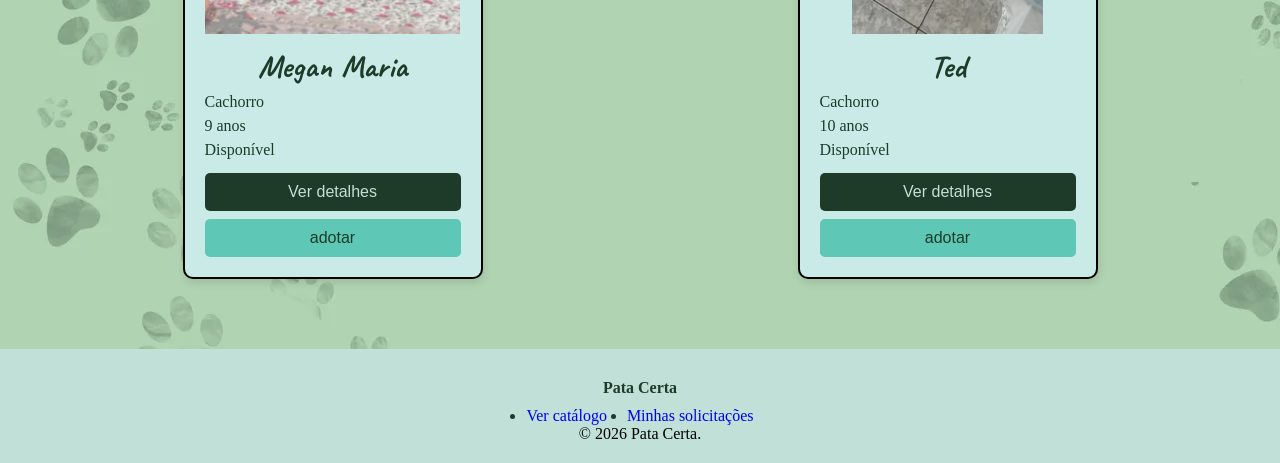
==== commit ba8f5b7b: "fix navs e css final" ====
--- a/catalogo.html
+++ b/catalogo.html
@@ -14,24 +14,27 @@
 </head>
 
 <body>
-    <header class="catalogoHeader">
-    <h1 class="caveat-700">Pata Certa</h1>
-    <h2 class="caveat-400">O lugar perfeito para encontrar um novo amigo</h2> 
+    <header class="Geral-Header">
+    <div class="primeiralinha">
+        <h1 class="caveat-700">Pata Certa</h1>
+        <h2 class="caveat-400">O lugar perfeito para encontrar um novo amigo</h2> 
         <div class="limite"></div>
         <a href="home.html" class="marca">
         <span class="marca-pata" aria-hidden="true">🐾</span></a>
-        </div>
-    </header>
+    </div>
+
+    <div class="nav-box"></div>
+        <nav aria-label="Navegação principal"   class="home-Nav"> 
+            <button class="butaolink"><a href="home.html" data-pagina="inicio">Início</a></button>
+            <button class="butaolink"><a href="catalogo.html" data-pagina="catalogo">Catálogo</a></button>
+            <button class="butaolink"><a href="favoritos.html" data-pagina="favoritos">Favoritos <span class="contador-favoritos" data-contador-favoritos hidden>0</span></a></button>
+            <button class="butaolink"><a href="solicitacoes.html" data-pagina="solicitacoes">Minhas Solicitações</a></button>
+        </nav>
+    </div>
+</header>
+
 
 <main>
-
-        <nav class="navPrincipal">
-    <a href="home.html">Início</a>
-    <a href="catalogo.html">Catálogo</a>
-    <a href="favoritos.html">Favoritos</a>
-    <a href="solicitacoes.html">Minhas solicitações</a>
-        </nav>
-    </header>
 
     <section class="introCatalogo">
         <div class="caixaSlogan">
@@ -53,12 +56,6 @@
             </div>
         </div>
     </section>
-
-        <div class="filter-bar" id="catalogo">
-            <button class="filtro" data-species="all" aria-pressed="true">Resgatados</button>
-            <button class="filtro" id ="cães" data-species="dog" aria-pressed="false">Cães</button>
-            <button class="filtro" id ="gatos" data-species="cat" aria-pressed="false">Gatos</button>
-        </div>
 
         <div class="pesquisar">
             <input type="search" id="pesquisar" placeholder="Buscar por nome ou especie">
--- a/style.css
+++ b/style.css
@@ -9,8 +9,27 @@
 main {
     background-image: url('images/fundopataslaterais.jpeg');
     min-height: 80vh;
-}
-
+    padding:20px;
+    justify-self: auto;
+}
+
+.Geral-Header{
+    max-width: 100%;
+    min-height: fit-content;
+    padding: 10px;
+    background-color: #002010;
+    color: #d6dad6;
+}
+
+.primeiralinha{
+display: flex;
+flex-direction: row;
+justify-content: space-evenly;
+width: 100%;
+min-height: fit-content;
+padding: 10px;
+align-items: center;
+}
 
 /* carrosel */
 
@@ -32,7 +51,7 @@
     justify-content: center;
     align-items: center;
     height: 400px;
-    background-color: #f0f0f0;
+    background-color: #f0f0f0ad;
     border-radius: 10px;
     box-shadow: 0 4px 8px rgba(0, 0, 0, 0.1);
     margin-bottom: 20px;
@@ -94,7 +113,7 @@
 }
 
 article.home-article {
-    background-color: #c1e0d8;
+    background-color: #c1e0d89f;
     padding: 40px 20px;
     text-align: center;
     border-radius: 100px 1px 100px 1px;
@@ -103,7 +122,6 @@
 .h1-section {
     font-size: 36px;
     color: #1e3b29;
-    background-color: #c1e0d8;
     padding: 20px;
 }
 
@@ -112,7 +130,6 @@
     color: #1e3b29;
     padding: 20px;
     text-align: center;
-    background-color: #80928e;
     
 }
 
@@ -125,33 +142,26 @@
     text-align: center;
     border-radius: 100px 100px 10px 10px;
 }
-
+.texto-suave{
+    display: flex;
+    justify-content: center;
+    font-size: 25px;
+}
 h3 {
-    font-size: 28px;
-    color: #1e3b29;
-    padding: 20px;
-    text-align: center;
-}
-
-.texto-intro {
-    background-color: #80928e;
-}
-
-.como-funciona__numero {
-    font-size: 24px;
-    color: #1e3b29;
-    padding: 10px;
-    text-align: center;
-}
-
-.fundo {
-    background-color: #80928e;
-}
+    display: flex;
+    justify-content: center;
+    font-size: 35px;
+    color: #1e3b29;
+    padding: 20px;
+    text-align: center;
+}
+
+
 
 .carousel {
     overflow:hidden;
     position:relative;
-    width: 1000px;
+    width: auto;
     
 }
 
@@ -163,58 +173,69 @@
 .carousel-slide {
     min-width:100%;
     flex-shrink:0;
-    background-image: url("/images/fundopataslaterais.jpeg");
+    background-image: url("/images/fundopatasmall.jpg") ;
+    background-size: cover;
+    padding: 20px;
 }
 
 .carousel-slide img {
     display:block;
     width:100%;
-    height:auto
+    height:auto;
+    object-fit: contain;
 }
 
 .carousel-slide img {
     display: block;
-    width: 300px;
+    min-width: 300px;
     height: 400px;
     align-items: center;
 }
 
 .next {
-    width: 90px;
-    height: 100px;
-    font-size: 50px;
+    width: 60px;
+    height: 60px;
+    font-size: 30px;
 }
 
 .prev {
-    width: 90px;
-    height: 100px;
-    font-size: 50px;
-}
-
+    width: 60px;
+    height: 60px;
+    font-size: 30px;
+}
 .como-funciona__passo1 {
-    background-color: #c1e0d8;
+    display: flex;
+    flex-direction: column;
+    justify-content: center;
+    background-color: #c1e0d8b2;
     padding: 20px;
     border-radius: 10px 100px 100px 10px;
     box-shadow: 0 4px 8px rgba(0, 0, 0, 0.1);
-    max-width: 800px;
+    max-width: 85%;
     margin-bottom: 40px;
 }
 
 .como-funciona__passo2 {
-    background-color: #c1e0d8;
+    display: flex;
+    flex-direction: column;
+    justify-content: center;
+    background-color: #c1e0d8b2;
     padding: 20px;
     border-radius: 10px 100px 100px 10px;
     box-shadow: 0 4px 8px rgba(0, 0, 0, 0.1);
-    max-width: 800px;
+    max-width: 85%;
     margin-bottom: 40px;
 }
 
 .como-funciona__passo3 {
-    background-color: #c1e0d8;
+    display: flex;
+    flex-direction: column;
+    justify-items: center;
+    background-color: #c1e0d8b2;
     padding: 20px;
     border-radius: 10px 100px 100px 10px;
     box-shadow: 0 4px 8px rgba(0, 0, 0, 0.1);
-    max-width: 800px;
+    max-width: 85%;
     margin-bottom: 40px;
 }
 
@@ -239,6 +260,8 @@
     font-optical-sizing: auto;
     font-weight: 400;
     font-style: normal;
+    font-size:28px;
+    text-shadow: #3a703f 3px 3px 3px;
 }
 
 .caveat-700 {
@@ -246,6 +269,9 @@
     font-optical-sizing: auto;
     font-weight: 700;
     font-style: normal;
+    font-size: 40px;
+    text-shadow: #b8bdb9 2px 2px 8px;
+
 }
 
 .rodape{
@@ -275,19 +301,20 @@
 
 .texto-suave-fim {
     font-size: 18px;
-    color: #80928e;
+    color: #cdebe4;
     background-color: #1e3b29;
     text-align: left;
-    margin-bottom: 20px;
+    margin-bottom: 10px;
     border-radius: 1px 1px 100px 100px;
     text-align: center;
+    font-size: 20px;
+    font-weight: 700;
 }
 
 /* divs y containers do home */
 
 .home-section {
     display: flex;
-    background-color: #80928e;
     justify-content: center;
     align-items: center;
     flex-direction: column;
@@ -377,7 +404,6 @@
     font-size: 20px;
     color: #1e3b29;
     text-align: center;
-    background-color: #80928e;
     padding: 20px;
 }
 
@@ -457,7 +483,6 @@
 .sectionpets {
     display: flex;
     flex-direction: column;
-    background-color: #80928e;
     padding: 30px 0;
 }
 
@@ -469,7 +494,6 @@
     width: 100%;
     padding: 20px 40px 30px;
     overflow-x: auto;
-    background-color: #c9e0ea;
     box-sizing: border-box;
 }
 
@@ -484,8 +508,9 @@
     padding: 20px;
     margin: 0;
     box-shadow: 1px 4px 8px rgba(0, 0, 0, 0.1);
-    width: 300px;
-    height: auto;
+    min-height: 500px;
+    min-width: fit-content;
+    min-height: fit-content;
     box-sizing: border-box;
     transition: transform 0.3s ease;
 }
@@ -495,24 +520,22 @@
     display: flex;
     flex-direction: row;
     flex-wrap: wrap;
-    justify-content: space-between;
+    justify-content: space-around;
     width: 100%;
-    background-color: #80928e;
     margin-top: 0px;
 }
 
 .sectionpets {
     display: flex;
     flex-wrap: wrap;
-    justify-content: space-around;
+    justify-content:space-between;
     flex-direction: column;
 }
 
 .caixapet img {
     width: 100%;
-    height: 300px;
-    object-fit: cover;
-    border-radius: 10px;
+    object-fit:contain;
+    border-radius: 1px;
     margin-bottom: 12px;
 }
 
@@ -522,6 +545,7 @@
     font-size: 32px;
     color: #1e3b29;
     margin: 0 0 6px;
+    text-align: center;
 }
 
 .caixapet p {
@@ -541,6 +565,7 @@
     font-size: 16px;
     margin-top: 8px;
     transition: transform 0.2s ease;
+    position:relative;
 }
 
 .caixapet a {
@@ -629,7 +654,7 @@
 }
 
 .caixapet img {
-    height: 240px;
+    height: 340px;
 }
 
 
@@ -651,7 +676,6 @@
     flex-wrap: wrap;
     justify-content: center;
     padding: 20px;
-    background-color: #eb6d75;
 }
 .perfilpet {
     display: flex;
@@ -660,7 +684,7 @@
     gap: 50px;
     justify-content: center;
     padding: 20px;
-    background-color: #d1c9ea;
+    background-color: #1303449d;
     border: 2px solid #000000;
     border-radius: 10px;
     box-shadow: 1px 4px 8px rgba(0, 0, 0, 0.1);
@@ -674,17 +698,30 @@
     border-radius: 10px;
 }
 .perfilpet h2{
- font-family: "Caveat", cursive;
-    font-size: 32px;
-    color: #1e3b29;
+    font-family: "Caveat", cursive;
+    font-size: 60px;
+    color: #c0ffd8;
     margin: 0 0 6px;
 }
-.perfilpet p{
+.infos-perfil{
     font-family:"Caveat",cursive; 
-     display: flex;
-     flex-direction: column;
-
-}
+    display:block;
+    flex-direction: column;
+    font-size: 40px;
+    flex-wrap: wrap;
+    text-align: right;
+    align-self: flex-end;
+    color: #28c1af;
+}
+
+.desc-animal-perfil {
+    font-size: 30px;
+    color: #eff3f2;
+    font-family: 'Franklin Gothic Medium', 'Arial Narrow', Arial, sans-serif;
+}
+
+
+
 .perfilpet button {
     background-color: #1e3b29;
     color: #c1e0d8;
@@ -699,6 +736,14 @@
 /*----------------------------------------------------------------*/
 /* FAVORITOS */
 
+.titulofav {
+    color: #264f3e;
+}
+.mensagemFav {
+    font-family: "caveat";
+    font-size: 30px;
+}
+
 
 .sectionfav{
     display: flex;
@@ -706,7 +751,7 @@
     gap: 20px;
     justify-content: center;
     padding: 20px;
-    background-color: #eb6d75;
+    background-color: transparent;
 }
 
 #favoritos {
@@ -716,7 +761,7 @@
     justify-content: center;
     gap: 24px;
     padding: 32px 20px;
-    background-color: #e6c4c4;
+    background-color: transparent;
 }
 
 .card-favorito {
@@ -724,8 +769,9 @@
     display: flex;
     flex-direction: column;
     align-items: center;
-    width: 240px;
+    width: 400px;
     padding: 16px;
+    height: 500px;
     background-color: #c9eae6;
     border: 2px solid #1e3b29;
     border-radius: 10px;
@@ -741,8 +787,8 @@
 
 .card-favorito img {
     width: 100%;
-    height: 220px;
-    object-fit: cover;
+    height: 400px;
+    object-fit:contain;
     border-radius: 10px;
 }
 
@@ -782,26 +828,38 @@
     display: flex;
     flex-direction: column;
     gap: 12px;
-    background-color: #e6c4c4;
     padding: 28px 32px;
     border-radius: 14px;
     box-shadow: 0 6px 16px rgba(0, 0, 0, 0.12);
     max-width: 560px;
-    margin: 32px auto;
+    margin: 3px auto;
+    font-family:Cambria, Cochin, Georgia, Times, 'Times New Roman', serif;
+
+    background-color: #5ec7b579;
+
+}
+form.formulario.img{
+    opacity: 0;
 }
 
 form.formulario h1 {
-    font-size: 26px;
+    font-size: 50px;
     color: #1e3b29;
     text-align: center;
     margin-bottom: 12px;
+    font-family: "caveat";
+    font-weight: 700;
+    padding: 5px;
+    text-shadow: #faf7f7 1px 1px 10px;
 }
 
 form.formulario label {
-    font-size: 14px;
+    font-size: 20px;
     color: #1e3b29;
     font-weight: 600;
     margin-top: 4px;
+    padding:5px;
+    text-shadow: #f5f4f4 1px 1px 10px;
 }
 
 form.formulario input,
@@ -861,44 +919,90 @@
     flex-wrap: wrap;
     justify-content: space-between;
     width: 100%;
+    align-items: center;
     
 
 }
+
+.mensagem-Soli{
+    font-family: "caveat";
+    font-size: 30px ;
+}
+
 .card-animal {
     display: flex;
     flex-direction: row;
     justify-content: center;
-    padding: 14px;
+    flex-wrap: wrap;
+    padding: 5px;
     border: 1px solid #000000;
-    margin: 10px;
-    background-color: #c9eae6;
+    margin: 5px;
+    background-color: #000000e5;
     width:fit-content;
-    height: 600px;
+    max-width: 600px;
+    max-height: fit-content;
+    min-height: fit-content;
+    font-size: 20px;
+    align-self: center;
+    justify-content: space-evenly;
 }
 .card-animal img {
     display: flex;
-    justify-content: center;
     width: auto;
-    height: 75%;
+    height: 250px;
     border-radius: 10px;
     margin: 10px;
 }
+
+.info-animal{
+    padding: 20px;
+    background-color: #235e9636;
+    color: #28c1af;
+    max-width:fit-content ;
+    max-height: fit-content;
+    align-self:center;
+    margin: 10px;
+    font-size: 18px;
+}
+
+.dados-solicitante{
+    padding: 10px;
+    color: #28c1af;    
+    max-height: 200px;
+    max-width: fit-content;
+    margin: auto;
+}
+.botoes-solicitacao {
+    padding: 1px;
+    align-self: flex-end;
+}
+
+.cancelarsoli {
+    padding: 5px;
+    color: #a6f0f5;
+    margin: 5px;
+    background-color: #000000;
+}
+
 .solis {
     display: flex;
     flex-direction: row;
+    justify-content: space-around;
+    flex-wrap: wrap;
+}
+
+.card-solicitacao {
+    display: flex;
+    flex-direction: row;
+    flex-wrap: wrap;
+    justify-content: space-around;
+    padding: 10px;
+    align-items: center;
+}
+
+.box-solicitacao{
+    padding: 20px;
+    align-items: center;
+    display: flex;
     justify-content: space-between;
-    background-color: #272be6;
-    flex-wrap: wrap;
-    width: 100%;
-    padding: 10px;
-}
-
-.card-solicitacao {
-    display: flex;
-    flex-direction: row;
-    flex-wrap: wrap;
-    justify-content: space-between;
-    width: 100%;
-    background-color: #944545;
-    padding: 10px;
-}
+}
